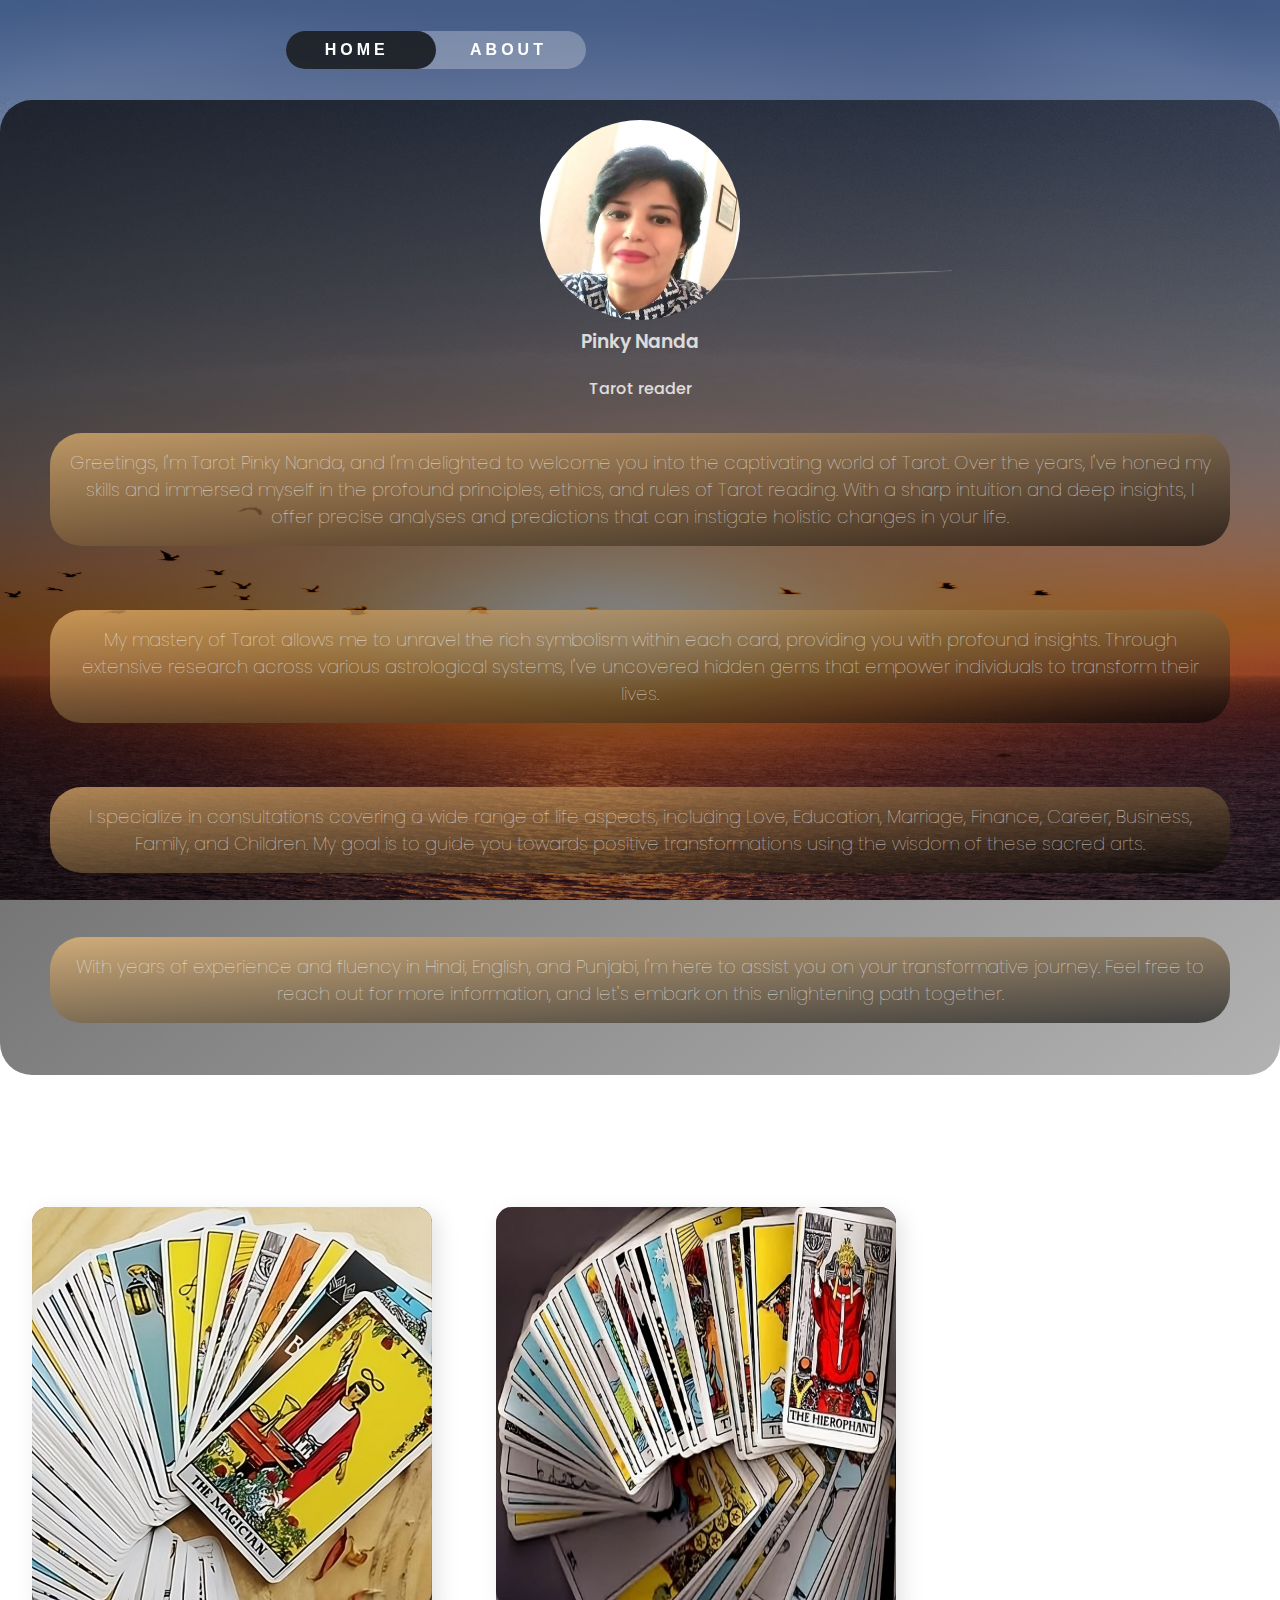
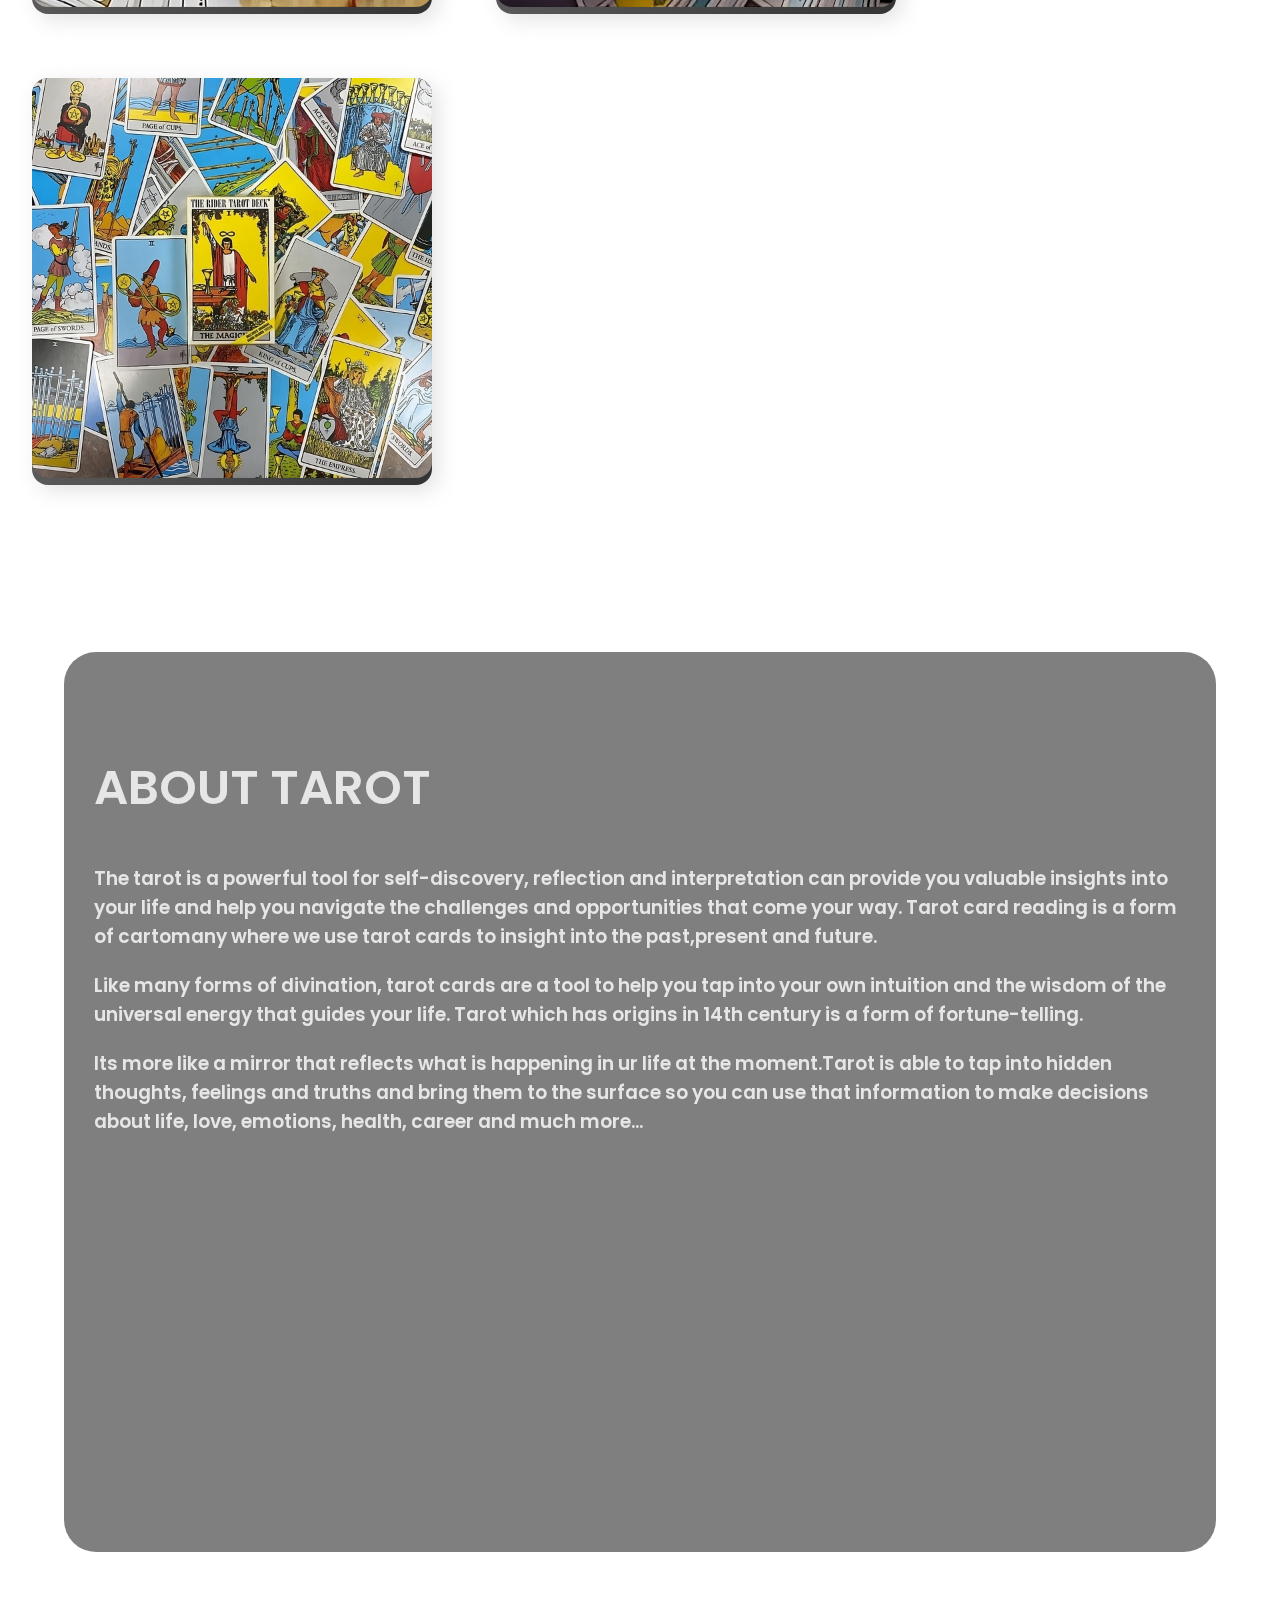
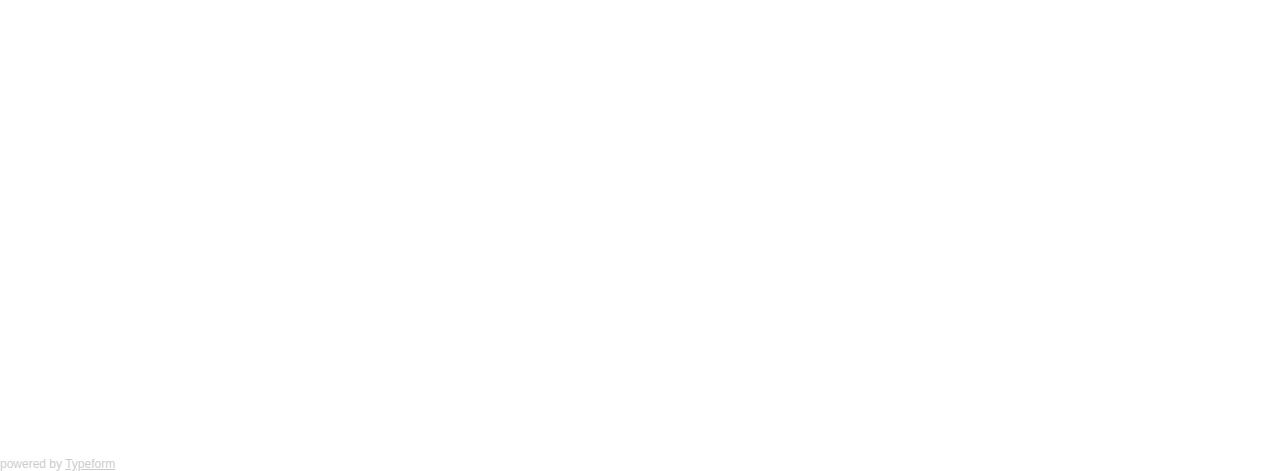
==== index.html @ 1de05d78 "Add files via upload" ====
<!DOCTYPE html>
<html lang="en">

<head>
  <meta charset="UTF-8" />
  <meta name="viewport" content="width=device-width, initial-scale=1.0" />
  <title>Tarot</title>
  <link rel="preconnect" href="https://fonts.gstatic.com" />
  <link href="https://fonts.googleapis.com/css2?family=Poppins:wght@400;500;700&display=swap" rel="stylesheet" />
  <link rel="stylesheet" href="css/style.css" />
  <link rel="stylesheet" href="https://use.fontawesome.com/releases/v5.2.0/css/all.css"
    integrity="sha384-hWVjflwFxL6sNzntih27bfxkr27PmbbK/iSvJ+a4+0owXq79v+lsFkW54bOGbiDQ" crossorigin="anonymous">
  <link href='https://fonts.googleapis.com/css?family=Lato' rel='stylesheet'>
</head>

<header class="page-header">
  <nav>
    <div class="form-box">
      <div class="button-box">
        <div id="btn"></div>
        <button type="button" class="toggle-btn" onclick="leftClick()">HOME</button>
        <button type="button" class="toggle-btn" onclick="rightClick()">ABOUT</button>
      </div>
    </div>
    <script src="button.js"></script>
    <div class="header-icons">
      <a href="https://wa.me/+919871154620"><i class="fab fa-whatsapp"></i></a>
      <a href="https://instagram.com/divinereadings.tarot?igshid=MzRlODBiNWFlZA=="><i class="fab fa-instagram"></i></a>
      <a href="mailto:kabirarora2202@gmail.com"><i class="fa fa-envelope"></i></a>
    </div>
  </nav>
  <script src="header.js"></script>
</header>

<body>
  <main>

    <div class="dashboard" id="home">
      <div class="user">
        <img src="./images/avatar.jpg" alt="" />
        <h3>Pinky Nanda</h3>
        <p>Tarot reader</p>
      </div>

      <div class="pro">
        <h2>Greetings, I'm Tarot Pinky Nanda, and I'm delighted to welcome you into the captivating world of Tarot. Over
          the years, I've honed my skills and immersed myself in the profound principles, ethics, and rules of Tarot
          reading. With a sharp intuition and deep insights, I offer precise analyses and predictions that can instigate
          holistic changes in your life.</h2>
      </div>
      <div class="pro">
        <h2>My mastery of Tarot allows me to unravel the rich symbolism within each card, providing you with profound
          insights. Through extensive research across various astrological systems, I've uncovered hidden gems that
          empower individuals to transform their lives.</h2>
      </div>
      <div class="pro">
        <h2> I specialize in consultations covering a wide range of life aspects, including Love, Education, Marriage,
          Finance, Career, Business, Family, and Children. My goal is to guide you towards positive transformations
          using the wisdom of these sacred arts.</h2>
      </div>
      <div class="pro">
        <h2>With years of experience and fluency in Hindi, English, and Punjabi, I'm here to assist you on your
          transformative journey. Feel free to reach out for more information, and let's embark on this
          enlightening path together.</h2>
      </div>
    </div>

    <section class="glass">
      <div class="cards">
        <div class="card">
          <img src="./images/card1.jpeg" alt="" />
        </div>
        <div class="card">
          <img src="./images/card2.jpeg" alt="" />
        </div>
        <div class="card">
          <img src="./images/card3.jpeg" alt="" />
        </div>
      </div>
    </section>

    <section class="about" id="about">
      <div class="about-us">
        <h1>
          ABOUT TAROT
        </h1>
        <h3>The tarot is a powerful tool for self-discovery, reflection and interpretation can provide you valuable
          insights into your life and help you navigate the challenges and opportunities that come your way.
          Tarot card reading is a form of cartomany where we use tarot cards to insight into the past,present and
          future.</h3>

        <h3>Like many forms of divination, tarot cards are a tool to help you tap into your own intuition and the wisdom
          of the universal energy that guides your life. Tarot which has origins in 14th century is a form of
          fortune-telling.</h3>

        <h3>Its more like a mirror that reflects what is happening in ur life at the moment.Tarot is able
          to tap into hidden thoughts, feelings and truths and bring them to the surface so you can use that information
          to make decisions about
          life, love, emotions, health, career and much more...</h3>
    </section>

  </main>

  <div id="apply-form">
    <div class="typeform-widget" data-url="https://vdbyz0km0wh.typeform.com/to/A6QBv0Wt"
      style="max-width: 90%; height: 500px; margin-left: auto; margin-right: auto;"></div>
    <script> (function () { var qs, js, q, s, d = document, gi = d.getElementById, ce = d.createElement, gt = d.getElementsByTagName, id = "typef_orm", b = "https://embed.typeform.com/"; if (!gi.call(d, id)) { js = ce.call(d, "script"); js.id = id; js.src = b + "embed.js"; q = gt.call(d, "script")[0]; q.parentNode.insertBefore(js, q) } })() </script>
    <div style="font-family: Sans-Serif;font-size: 12px;color: #999;opacity: 0.5; padding-top: 5px;"> powered by <a
        href="https://admin.typeform.com/signup?utm_campaign=m5NVo2&utm_source=typeform.com-131601-Pro&utm_medium=typeform&utm_content=typeform-embedded-poweredbytypeform&utm_term=EN"
        style="color: #999" target="_blank">Typeform</a> </div>

  </div>

</body>

</html>
---- css/style.css ----
@import url("components/header.css");
@import url("components/dashboard.css");
@import url("components/cards.css");
@import url("components/button.css");

* {
  margin: 0;
  padding: 0;
  box-sizing: border-box;
  scroll-behavior: smooth;
}

h1 {
  color: #ffffff;
  font-weight: 600;
  font-size: 3rem;
  opacity: 0.8;
  margin-bottom: 40px;
  margin-top: 100px;
}

h2,
p {
  color: #ffffff;
  font-weight: 500;
  opacity: 0.8;
}

h3 {
  color: #ffffff;
  font-weight: 600;
  opacity: 0.8;
  margin-bottom: 20px;
}

body {
  height: 300vh;
  background-image: url(../background1.jpg);
  background-repeat: no-repeat;
  background-attachment: fixed;
  background-size: 100% 100%;
  scroll-behavior: smooth;
}

main {
  font-family: "Poppins", sans-serif;
  min-height: 100vh;
  display: flex;
  flex-wrap: wrap;
  flex-direction: row;
  align-items: left;
  justify-content: center;
}

.glass {
  justify-content: center;
  margin-top: 15vh;
  max-width: 100%;
  background: linear-gradient(to right bottom,
      rgba(255, 255, 255, 0),
      rgba(255, 255, 255, 0));
  border-radius: 2rem;
  z-index: 2;
  backdrop-filter: blur(2rem);
  display: flex;
  min-height: 100vh;
}

.about {
  justify-content: center;
  margin-top: 15vh;
  margin-left: auto;
  margin-right: auto;
  background: white;
  max-width: 90%;
  background: linear-gradient(to right bottom,
      rgba(0, 0, 0, 0.5),
      rgba(0, 0, 0, 0.5));
  border-radius: 2rem;
  z-index: 2;
  backdrop-filter: blur(2rem);
  display: flex;
  min-height: 100vh;
  padding-left: 30px;
  padding-right: 30px;
}

main {
  justify-content: center;
  align-self: center;
  flex-direction: column;
}

.glass {
  margin-left: auto;
  margin-right: auto;
  margin-top: 100px;
  position: relative;
  flex-direction: column;
  align-items: center;
}
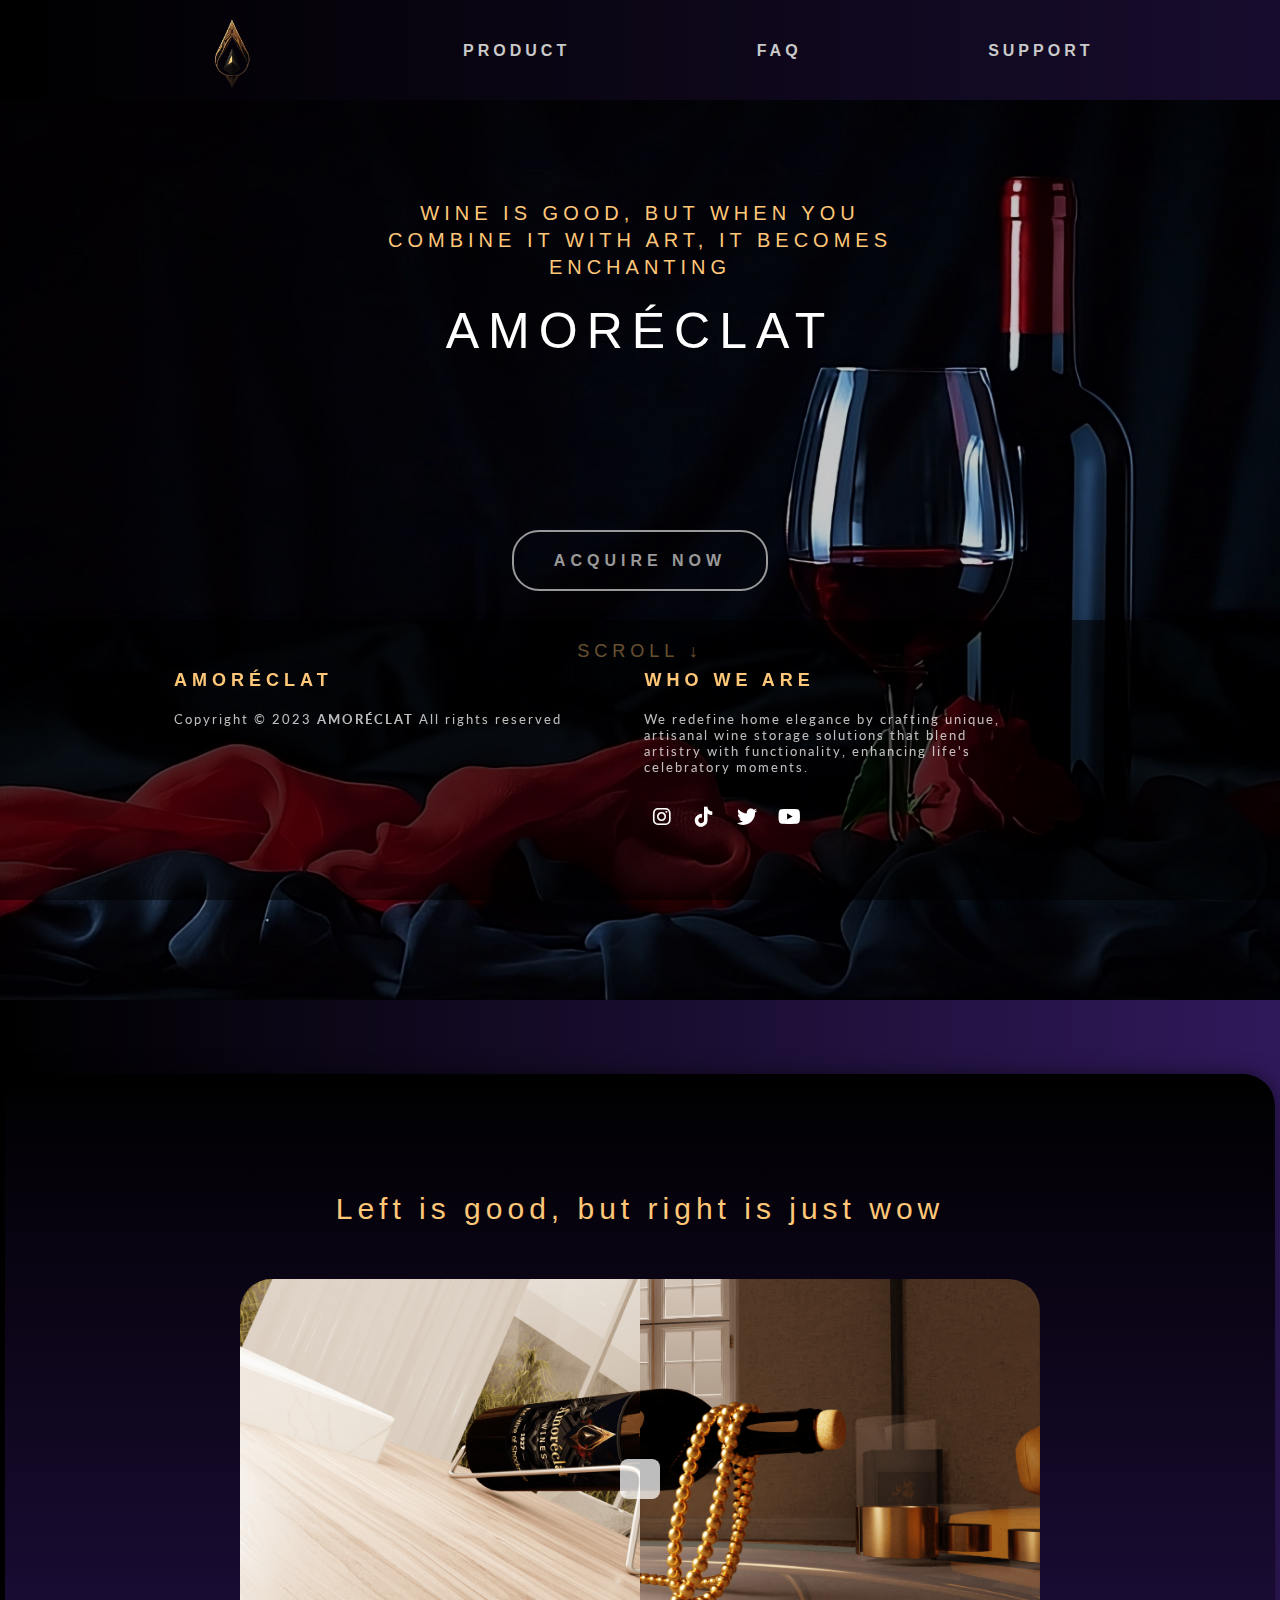
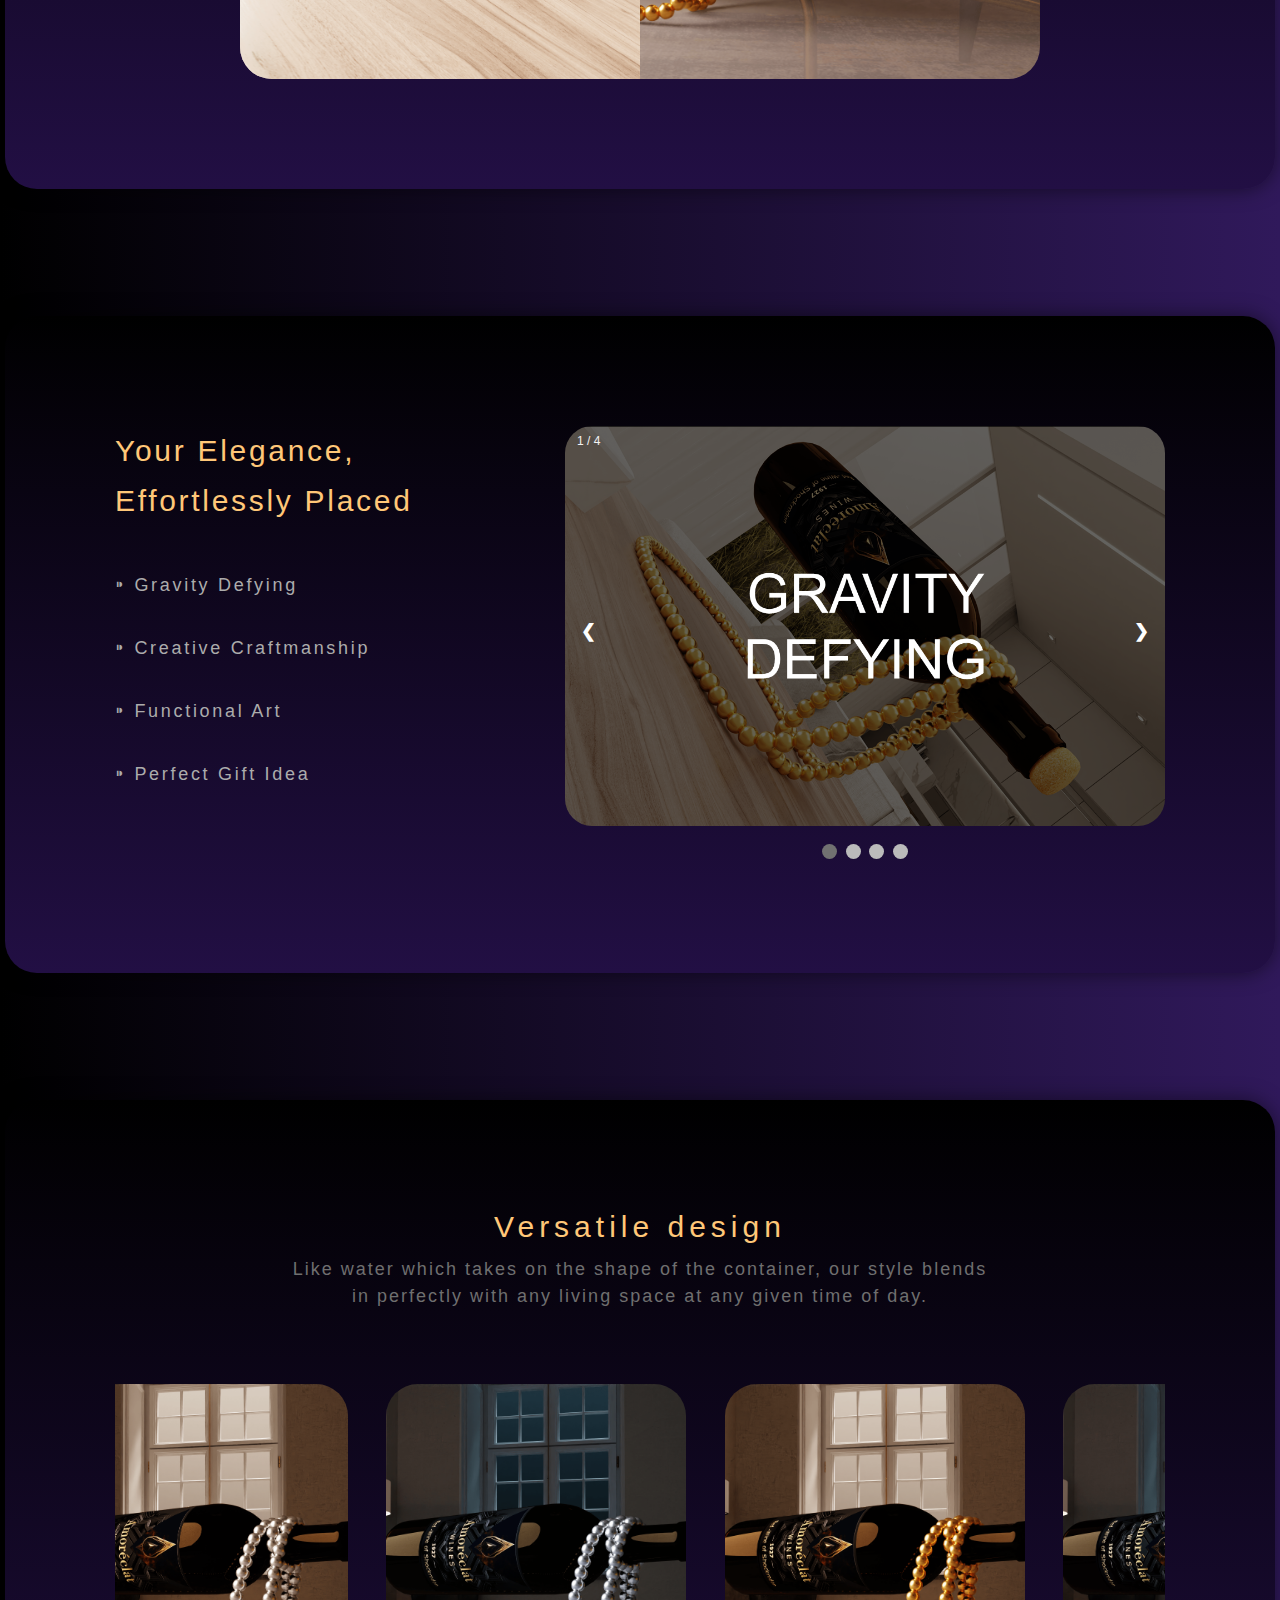
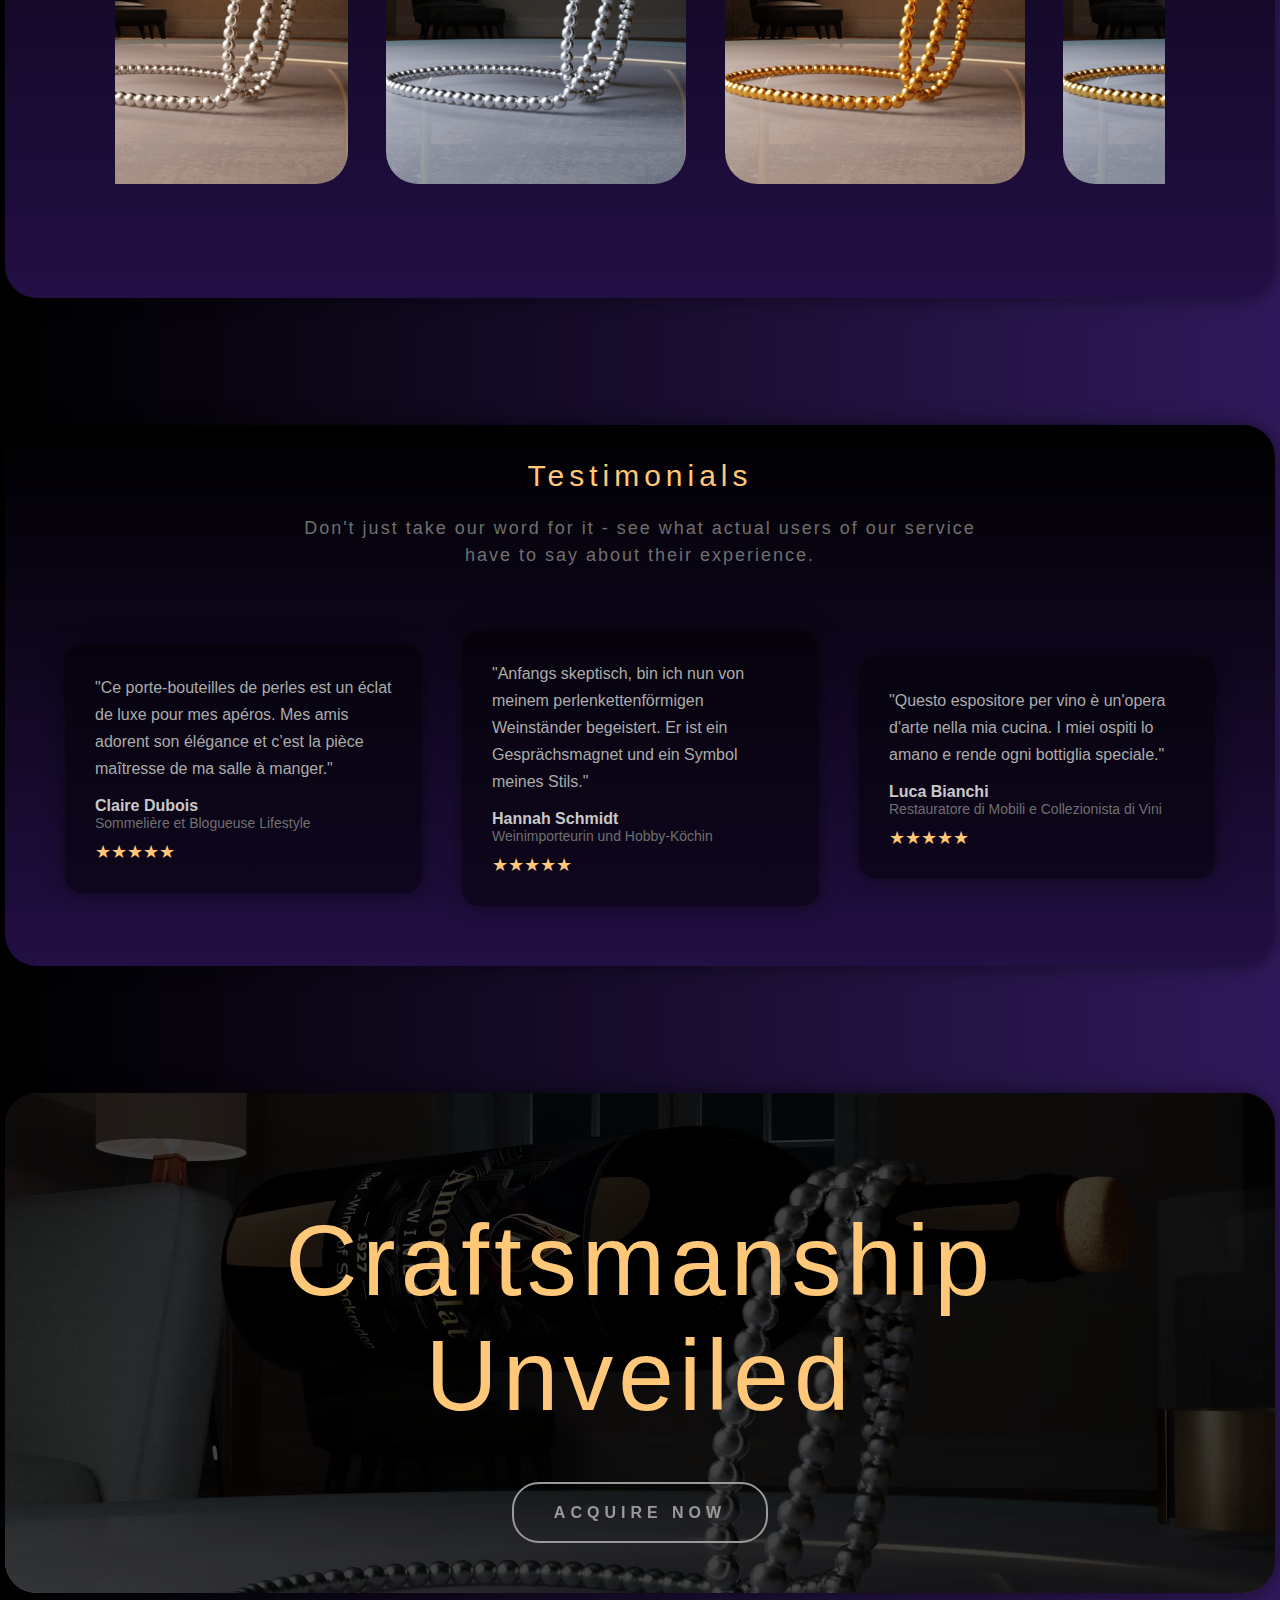
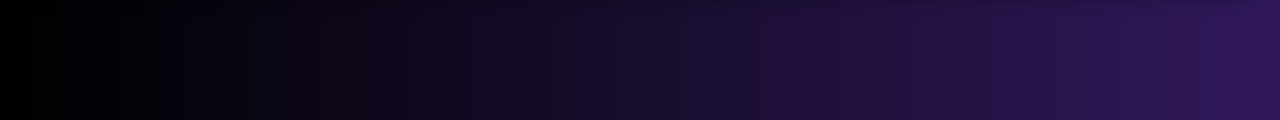
==== commit 200418c1: "Update and rename home.html to index.html" ====
--- a/index.html
+++ b/index.html
@@ -1,116 +1,303 @@
-<!DOCTYPE html>
-<html lang="en">
-
-<head>
-  <meta charset="UTF-8" />
-  <meta name="viewport" content="width=device-width, initial-scale=1.0" />
-  <title>Tarot</title>
-  <link rel="preconnect" href="https://fonts.gstatic.com" />
-  <link href="https://fonts.googleapis.com/css2?family=Poppins:wght@400;500;700&display=swap" rel="stylesheet" />
-  <link rel="stylesheet" href="css/style.css" />
-  <link rel="stylesheet" href="https://use.fontawesome.com/releases/v5.2.0/css/all.css"
-    integrity="sha384-hWVjflwFxL6sNzntih27bfxkr27PmbbK/iSvJ+a4+0owXq79v+lsFkW54bOGbiDQ" crossorigin="anonymous">
-  <link href='https://fonts.googleapis.com/css?family=Lato' rel='stylesheet'>
-</head>
-
-<header class="page-header">
-  <nav>
-    <div class="form-box">
-      <div class="button-box">
-        <div id="btn"></div>
-        <button type="button" class="toggle-btn" onclick="leftClick()">HOME</button>
-        <button type="button" class="toggle-btn" onclick="rightClick()">ABOUT</button>
-      </div>
-    </div>
-    <script src="button.js"></script>
-    <div class="header-icons">
-      <a href="https://wa.me/+919871154620"><i class="fab fa-whatsapp"></i></a>
-      <a href="https://instagram.com/divinereadings.tarot?igshid=MzRlODBiNWFlZA=="><i class="fab fa-instagram"></i></a>
-      <a href="mailto:kabirarora2202@gmail.com"><i class="fa fa-envelope"></i></a>
-    </div>
-  </nav>
-  <script src="header.js"></script>
-</header>
-
-<body>
-  <main>
-
-    <div class="dashboard" id="home">
-      <div class="user">
-        <img src="./images/avatar.jpg" alt="" />
-        <h3>Pinky Nanda</h3>
-        <p>Tarot reader</p>
-      </div>
-
-      <div class="pro">
-        <h2>Greetings, I'm Tarot Pinky Nanda, and I'm delighted to welcome you into the captivating world of Tarot. Over
-          the years, I've honed my skills and immersed myself in the profound principles, ethics, and rules of Tarot
-          reading. With a sharp intuition and deep insights, I offer precise analyses and predictions that can instigate
-          holistic changes in your life.</h2>
-      </div>
-      <div class="pro">
-        <h2>My mastery of Tarot allows me to unravel the rich symbolism within each card, providing you with profound
-          insights. Through extensive research across various astrological systems, I've uncovered hidden gems that
-          empower individuals to transform their lives.</h2>
-      </div>
-      <div class="pro">
-        <h2> I specialize in consultations covering a wide range of life aspects, including Love, Education, Marriage,
-          Finance, Career, Business, Family, and Children. My goal is to guide you towards positive transformations
-          using the wisdom of these sacred arts.</h2>
-      </div>
-      <div class="pro">
-        <h2>With years of experience and fluency in Hindi, English, and Punjabi, I'm here to assist you on your
-          transformative journey. Feel free to reach out for more information, and let's embark on this
-          enlightening path together.</h2>
-      </div>
-    </div>
-
-    <section class="glass">
-      <div class="cards">
-        <div class="card">
-          <img src="./images/card1.jpeg" alt="" />
-        </div>
-        <div class="card">
-          <img src="./images/card2.jpeg" alt="" />
-        </div>
-        <div class="card">
-          <img src="./images/card3.jpeg" alt="" />
-        </div>
-      </div>
-    </section>
-
-    <section class="about" id="about">
-      <div class="about-us">
-        <h1>
-          ABOUT TAROT
-        </h1>
-        <h3>The tarot is a powerful tool for self-discovery, reflection and interpretation can provide you valuable
-          insights into your life and help you navigate the challenges and opportunities that come your way.
-          Tarot card reading is a form of cartomany where we use tarot cards to insight into the past,present and
-          future.</h3>
-
-        <h3>Like many forms of divination, tarot cards are a tool to help you tap into your own intuition and the wisdom
-          of the universal energy that guides your life. Tarot which has origins in 14th century is a form of
-          fortune-telling.</h3>
-
-        <h3>Its more like a mirror that reflects what is happening in ur life at the moment.Tarot is able
-          to tap into hidden thoughts, feelings and truths and bring them to the surface so you can use that information
-          to make decisions about
-          life, love, emotions, health, career and much more...</h3>
-    </section>
-
-  </main>
-
-  <div id="apply-form">
-    <div class="typeform-widget" data-url="https://vdbyz0km0wh.typeform.com/to/A6QBv0Wt"
-      style="max-width: 90%; height: 500px; margin-left: auto; margin-right: auto;"></div>
-    <script> (function () { var qs, js, q, s, d = document, gi = d.getElementById, ce = d.createElement, gt = d.getElementsByTagName, id = "typef_orm", b = "https://embed.typeform.com/"; if (!gi.call(d, id)) { js = ce.call(d, "script"); js.id = id; js.src = b + "embed.js"; q = gt.call(d, "script")[0]; q.parentNode.insertBefore(js, q) } })() </script>
-    <div style="font-family: Sans-Serif;font-size: 12px;color: #999;opacity: 0.5; padding-top: 5px;"> powered by <a
-        href="https://admin.typeform.com/signup?utm_campaign=m5NVo2&utm_source=typeform.com-131601-Pro&utm_medium=typeform&utm_content=typeform-embedded-poweredbytypeform&utm_term=EN"
-        style="color: #999" target="_blank">Typeform</a> </div>
-
-  </div>
-
-</body>
-
-</html>+<!DOCTYPE html>
+<html lang="en">
+
+<head>
+  <meta charset="UTF-8" />
+  <meta name="viewport" content="width=device-width, initial-scale=1.0" />
+  <meta http-equiv="X-UA-Compatible" content="ie=edge" />
+  <link rel="stylesheet" href="css/style.css" />
+  <link rel="stylesheet" href="http://maxcdn.bootstrapcdn.com/font-awesome/4.2.0/css/font-awesome.min.css">
+  <link rel="stylesheet" href="https://cdnjs.cloudflare.com/ajax/libs/font-awesome/6.0.0-beta3/css/all.min.css">
+  <link href='https://fonts.googleapis.com/css?family=Lato' rel='stylesheet'>
+  <link href="https://fonts.cdnfonts.com/css/kiona-2?styles=21348,21347" rel="stylesheet">
+  <title>AMORÉCLAT</title>
+</head>
+
+<header class="page-header">
+  <div class="header-container" id="myTopnav">
+    <nav>
+      <div class="dropdown">
+        <button>Menu</button>
+        <div class="dropdown-content">
+          <a href="./product">PRODUCT</a><br>
+          <a href="./faq">FAQ</a><br>
+          <a href="./support">SUPPORT</a><br>
+        </div>
+      </div>
+      <a href="./index">
+        <img src="image1.png" alt="Vaalor">
+      </a>
+      <button onclick="window.location.href='./product';" type="button" class="nav-button">PRODUCT</button>
+      <button onclick="window.location.href='./faq';" type="button" class="nav-button">FAQ</button>
+      <button onclick="window.location.href='./support';" type="button" class="nav-button">SUPPORT</button>
+    </nav>
+  </div>
+  <script src="javascript/header.js"></script>
+</header>
+
+<body>
+  <section>
+    <div class="vaalor">
+
+      <div class="gallery">
+        <h2>WINE IS GOOD, BUT WHEN YOU COMBINE IT WITH ART, IT BECOMES ENCHANTING </h2>
+        <h1><b>AMORÉCLAT</b></h1>
+        <a href="" class="btn-blue">ACQUIRE NOW</a>
+        <h3>SCROLL ↓</h3>
+      </div>
+
+      <div class="img-comp">
+        <div class="text">
+          <h2>Left is good, but right is just wow</h2>
+        </div>
+        <div class="img-comp-container">
+          <div class="img-comp-img">
+            <img src="imgpreviews/imgcomp2.png" alt="PICTURE TAKEN BY AN ENTHUSIASTIC CHILD"
+              data-original="imgcomp2-full.png" />
+          </div>
+          <div class="img-comp-img img-comp-overlay">
+            <img src="imgpreviews/imgcomp1.png" alt="PICTURE TAKEN BY AN ENTHUSIASTIC CHILD"
+              data-original="imgcomp1-full.png" />
+          </div>
+        </div>
+        <script src="javascript/imgcomp.js"></script>
+      </div>
+
+      <div class="carousel">
+
+        <div class="text">
+          <h2>Your Elegance, Effortlessly Placed</h2>
+          <h4>⁍ Gravity Defying</h4>
+          <h4>⁍ Creative Craftmanship</h4>
+          <h4>⁍ Functional Art</h4>
+          <h4>⁍ Perfect Gift Idea</h4>
+        </div>
+
+        <div class="slideshow">
+          <div class="slideshow-container">
+
+            <div class="mySlides fade">
+              <div class="numbertext">1 / 4</div>
+              <div class="carousel-img">
+                <img src="imgpreviews/slide1.png" alt="GRAVITY DEFYING" data-original="slide1-full.png" />
+              </div>
+            </div>
+
+            <div class="mySlides fade">
+              <div class="numbertext">2 / 4</div>
+              <div class="carousel-img">
+                <img src="imgpreviews/slide2.png" alt="CREATIVE CRAFTMANSHIP" data-original="slide2-full.png" />
+              </div>
+            </div>
+
+            <div class="mySlides fade">
+              <div class="numbertext">3 / 4</div>
+              <div class="carousel-img">
+                <img src="imgpreviews/slide3.png" alt="FUNCTIONAL ART" data-original="slide3-full.png" />
+              </div>
+            </div>
+
+            <div class="mySlides fade">
+              <div class="numbertext">4 / 4</div>
+              <div class="carousel-img">
+                <img src="imgpreviews/slide4.png" alt="PERFECT GIFT IDEA" data-original="slide4-full.png" />
+              </div>
+            </div>
+
+            <a class="prev" onclick="plusSlides(-1)">❮</a>
+            <a class="next" onclick="plusSlides(1)">❯</a>
+          </div>
+          <br>
+
+          <div class="dots" style="text-align:center">
+            <span class="dot" onclick="currentSlide(1)"></span>
+            <span class="dot" onclick="currentSlide(2)"></span>
+            <span class="dot" onclick="currentSlide(3)"></span>
+            <span class="dot" onclick="currentSlide(4)"></span>
+          </div>
+        </div>
+
+        <script src="javascript/slide.js"></script>
+      </div>
+
+      <div class="featured">
+        <div class="text">
+          <h2>Versatile design</h2>
+          <h4>Like water which takes on the shape of the container, our style blends in perfectly with any living space
+            at any given time of day.</h4>
+        </div>
+        <div class="featured-container" id="featured-container">
+          <div class="featured-image">
+            <img src="imgpreviews/wine1.png" alt="PICTURE TAKEN BY AN ENTHUSIASTIC CHILD"
+              data-original="wine1-full.png" />
+          </div>
+          <div class="featured-image">
+            <img src="imgpreviews/wine2.png" alt="PICTURE TAKEN BY AN ENTHUSIASTIC CHILD"
+              data-original="wine2-full.png" />
+          </div>
+          <div class="featured-image">
+            <img src="imgpreviews/wine3.png" alt="PICTURE TAKEN BY AN ENTHUSIASTIC CHILD"
+              data-original="wine3-full.png" />
+          </div>
+          <div class="featured-image">
+            <img src="imgpreviews/wine4.png" alt="PICTURE TAKEN BY AN ENTHUSIASTIC CHILD"
+              data-original="wine4-full.png" />
+          </div>
+          <div class="featured-image">
+            <img src="imgpreviews/wine5.png" alt="PICTURE TAKEN BY AN ENTHUSIASTIC CHILD"
+              data-original="wine5-full.png" />
+          </div>
+          <div class="featured-image">
+            <img src="imgpreviews/wine6.png" alt="PICTURE TAKEN BY AN ENTHUSIASTIC CHILD"
+              data-original="wine6-full.png" />
+          </div>
+          <div class="featured-image">
+            <img src="imgpreviews/wine11.png" alt="PICTURE TAKEN BY AN ENTHUSIASTIC CHILD"
+              data-original="wine11-full.png" />
+          </div>
+          <div class="featured-image">
+            <img src="imgpreviews/wine12.png" alt="PICTURE TAKEN BY AN ENTHUSIASTIC CHILD"
+              data-original="wine12-full.png" />
+          </div>
+          <div class="featured-image">
+            <img src="imgpreviews/wine13.png" alt="PICTURE TAKEN BY AN ENTHUSIASTIC CHILD"
+              data-original="wine13-full.png" />
+          </div>
+          <div class="featured-image">
+            <img src="imgpreviews/wine14.png" alt="PICTURE TAKEN BY AN ENTHUSIASTIC CHILD"
+              data-original="wine14-full.png" />
+          </div>
+          <div class="featured-image">
+            <img src="imgpreviews/wine15.png" alt="PICTURE TAKEN BY AN ENTHUSIASTIC CHILD"
+              data-original="wine15-full.png" />
+          </div>
+          <div class="featured-image">
+            <img src="imgpreviews/wine16.png" alt="PICTURE TAKEN BY AN ENTHUSIASTIC CHILD"
+              data-original="wine16-full.png" />
+          </div>
+          <div class="featured-image">
+            <img src="imgpreviews/wine21.png" alt="PICTURE TAKEN BY AN ENTHUSIASTIC CHILD"
+              data-original="wine21-full.png" />
+          </div>
+          <div class="featured-image">
+            <img src="imgpreviews/wine22.png" alt="PICTURE TAKEN BY AN ENTHUSIASTIC CHILD"
+              data-original="wine22-full.png" />
+          </div>
+          <div class="featured-image">
+            <img src="imgpreviews/wine23.png" alt="PICTURE TAKEN BY AN ENTHUSIASTIC CHILD"
+              data-original="wine23-full.png" />
+          </div>
+          <div class="featured-image">
+            <img src="imgpreviews/wine24.png" alt="PICTURE TAKEN BY AN ENTHUSIASTIC CHILD"
+              data-original="wine24-full.png" />
+          </div>
+          <div class="featured-image">
+            <img src="imgpreviews/wine25.png" alt="PICTURE TAKEN BY AN ENTHUSIASTIC CHILD"
+              data-original="wine25-full.png" />
+          </div>
+          <div class="featured-image">
+            <img src="imgpreviews/wine26.png" alt="PICTURE TAKEN BY AN ENTHUSIASTIC CHILD"
+              data-original="wine26-full.png" />
+          </div>
+        </div>
+      </div>
+      <script src="javascript/featured.js"></script>
+
+      <div class="testimonials">
+        <h2>Testimonials</h2>
+        <p>Don't just take our word for it - see what actual users of our service have to say about their experience.
+        </p>
+
+        <div class="testimonial-container">
+          <div class="testimonial">
+            <blockquote>"Ce porte-bouteilles de perles est un éclat de luxe pour mes apéros. Mes amis adorent son
+              élégance et c’est la pièce maîtresse de ma salle à manger."</blockquote>
+            <div class="user-info">
+              <div>
+                <strong>Claire Dubois</strong>
+                <span>Sommelière et Blogueuse Lifestyle</span>
+              </div>
+            </div>
+            <div class="rating">★★★★★</div>
+          </div>
+
+          <div class="testimonial">
+            <blockquote>"Anfangs skeptisch, bin ich nun von meinem perlenkettenförmigen Weinständer begeistert. Er ist
+              ein Gesprächsmagnet und ein Symbol meines Stils."</blockquote>
+            <div class="user-info">
+              <div>
+                <strong>Hannah Schmidt</strong>
+                <span>Weinimporteurin und Hobby-Köchin</span>
+              </div>
+            </div>
+            <div class="rating">★★★★★</div>
+          </div>
+
+          <div class="testimonial">
+            <blockquote>"Questo espositore per vino è un'opera d'arte nella mia cucina. I miei ospiti lo amano e rende
+              ogni bottiglia speciale."</blockquote>
+            <div class="user-info">
+              <div>
+                <strong>Luca Bianchi</strong>
+                <span>Restauratore di Mobili e Collezionista di Vini</span>
+              </div>
+            </div>
+            <div class="rating">★★★★★</div>
+          </div>
+        </div>
+      </div>
+
+      <div class="ending">
+        <video playsinline autoplay muted loop>
+          <source src="video.mp4" type="video/mp4">
+          Your browser does not support the video tag.
+        </video>
+        <div class="text">
+          <h2>Craftsmanship Unveiled</h2>
+          <a href="" class="btn-blue">ACQUIRE NOW</a>
+        </div>
+      </div>
+
+      <footer class="footer-distributed">
+
+        <div class="footer-left">
+          <h2>AMORÉCLAT</h2>
+          <p class="footer-company-name">Copyright © 2023 <strong>AMORÉCLAT</strong> All rights reserved</p>
+        </div>
+
+        <div class="footer-right">
+          <h2>WHO WE ARE</h2>
+          <h4>We redefine home elegance by crafting unique, artisanal wine storage solutions that blend artistry with
+            functionality, enhancing life's celebratory moments.</h4>
+          <div class="footer-icons">
+            <a href="https://www.instagram.com/amoreclat.store/"><i class="fab fa-instagram"></i></a>
+            <a href="https://www.tiktok.com/@amoreclat.store"><i class="fab fa-tiktok"></i></a>
+            <a href="https://twitter.com/Amoreclat"><i class="fab fa-twitter"></i></a>
+            <a href="https://www.youtube.com/channel/UCMkyXg_-FhpFNDsul-CIKYQ"><i class="fab fa-youtube"></i></a>
+          </div>
+        </div>
+      </footer>
+
+    </div>
+
+    <div class="modal">
+      <img src="" alt="" class="full-img" />
+      <p class="caption"></p>
+    </div>
+
+    <script src="javascript/picturebutton.js"></script>
+  </section>
+
+  <script src="https://cdnjs.cloudflare.com/ajax/libs/ScrollMagic/2.0.7/ScrollMagic.min.js"
+    integrity="sha256-2p2tRZlPowp3P/04Pw2rqVCSbhyV/IB7ZEVUglrDS/c=" crossorigin="anonymous"></script>
+  <script src="https://cdnjs.cloudflare.com/ajax/libs/ScrollMagic/2.0.7/plugins/animation.gsap.js"
+    integrity="sha256-peenofh8a9TIqKdPKIeQE7mJvuwh+J0To7nslvpj1jI=" crossorigin="anonymous"></script>
+  <script src="https://cdnjs.cloudflare.com/ajax/libs/ScrollMagic/2.0.7/plugins/debug.addIndicators.js"
+    integrity="sha256-31FC/OT6XpfjAhj9FuXjw5/wPXXawCAjJQ29E23/XPk=" crossorigin="anonymous"></script>
+  <script src="https://cdnjs.cloudflare.com/ajax/libs/gsap/2.1.3/TweenMax.min.js"
+    integrity="sha256-lPE3wjN2a7ABWHbGz7+MKBJaykyzqCbU96BJWjio86U=" crossorigin="anonymous"></script>
+  <script src="javascript/app.js"></script>
+
+</body>
+
+</html>
--- a/css/style.css
+++ b/css/style.css
@@ -1,101 +1,54 @@
-@import url("components/header.css");
-@import url("components/dashboard.css");
-@import url("components/cards.css");
-@import url("components/button.css");
-
-* {
-  margin: 0;
-  padding: 0;
-  box-sizing: border-box;
-  scroll-behavior: smooth;
-}
-
-h1 {
-  color: #ffffff;
-  font-weight: 600;
-  font-size: 3rem;
-  opacity: 0.8;
-  margin-bottom: 40px;
-  margin-top: 100px;
-}
-
-h2,
-p {
-  color: #ffffff;
-  font-weight: 500;
-  opacity: 0.8;
-}
-
-h3 {
-  color: #ffffff;
-  font-weight: 600;
-  opacity: 0.8;
-  margin-bottom: 20px;
-}
-
-body {
-  height: 300vh;
-  background-image: url(../background1.jpg);
-  background-repeat: no-repeat;
-  background-attachment: fixed;
-  background-size: 100% 100%;
-  scroll-behavior: smooth;
-}
-
-main {
-  font-family: "Poppins", sans-serif;
-  min-height: 100vh;
-  display: flex;
-  flex-wrap: wrap;
-  flex-direction: row;
-  align-items: left;
-  justify-content: center;
-}
-
-.glass {
-  justify-content: center;
-  margin-top: 15vh;
-  max-width: 100%;
-  background: linear-gradient(to right bottom,
-      rgba(255, 255, 255, 0),
-      rgba(255, 255, 255, 0));
-  border-radius: 2rem;
-  z-index: 2;
-  backdrop-filter: blur(2rem);
-  display: flex;
-  min-height: 100vh;
-}
-
-.about {
-  justify-content: center;
-  margin-top: 15vh;
-  margin-left: auto;
-  margin-right: auto;
-  background: white;
-  max-width: 90%;
-  background: linear-gradient(to right bottom,
-      rgba(0, 0, 0, 0.5),
-      rgba(0, 0, 0, 0.5));
-  border-radius: 2rem;
-  z-index: 2;
-  backdrop-filter: blur(2rem);
-  display: flex;
-  min-height: 100vh;
-  padding-left: 30px;
-  padding-right: 30px;
-}
-
-main {
-  justify-content: center;
-  align-self: center;
-  flex-direction: column;
-}
-
-.glass {
-  margin-left: auto;
-  margin-right: auto;
-  margin-top: 100px;
-  position: relative;
-  flex-direction: column;
-  align-items: center;
+@import url("https://fonts.googleapis.com/css?family=Lora:400,700|Roboto:300,400,700");
+@import url("https://fonts.googleapis.com/css2?family=Courier+Prime&display=swap");
+@import url("https://fonts.googleapis.com/css2?family=Lato:wght@300;400&display=swap");
+
+@import url("components/header.css");
+@import url("components/gallery.css");
+@import url("components/ending.css");
+@import url("components/picturebutton.css");
+@import url("components/testimonial.css");
+@import url("components/footer.css");
+@import url("components/carousel.css");
+@import url("components/featured\ products.css");
+@import url("components/imgcomp.css");
+
+@import url("product\ components/title.css");
+@import url("product\ components/product.css");
+
+@import url("faq\ components/title.css");
+@import url("faq\ components/faq.css");
+
+@import url("support\ components/title.css");
+@import url("support\ components/support.css");
+
+* {
+  margin: 0;
+  padding: 0;
+  box-sizing: border-box;
+}
+
+body {
+  margin: 0px;
+  background-size: 100% 100%;
+  max-width: 1190px;
+  height: 100vh;
+  font-family: 'Kiona', sans-serif;
+  background-image: linear-gradient(to right, #000000, rgb(48, 25, 91));
+}
+
+.vaalor {
+  top: 0;
+  left: 0;
+  width: 100%;
+  position: absolute;
+  z-index: 1;
+  padding: 127px 0px;
+  padding-top: 100px;
+  padding-bottom: 0;
+  background-size: auto;
+  background-position: center;
+}
+
+a {
+  text-decoration: none;
 }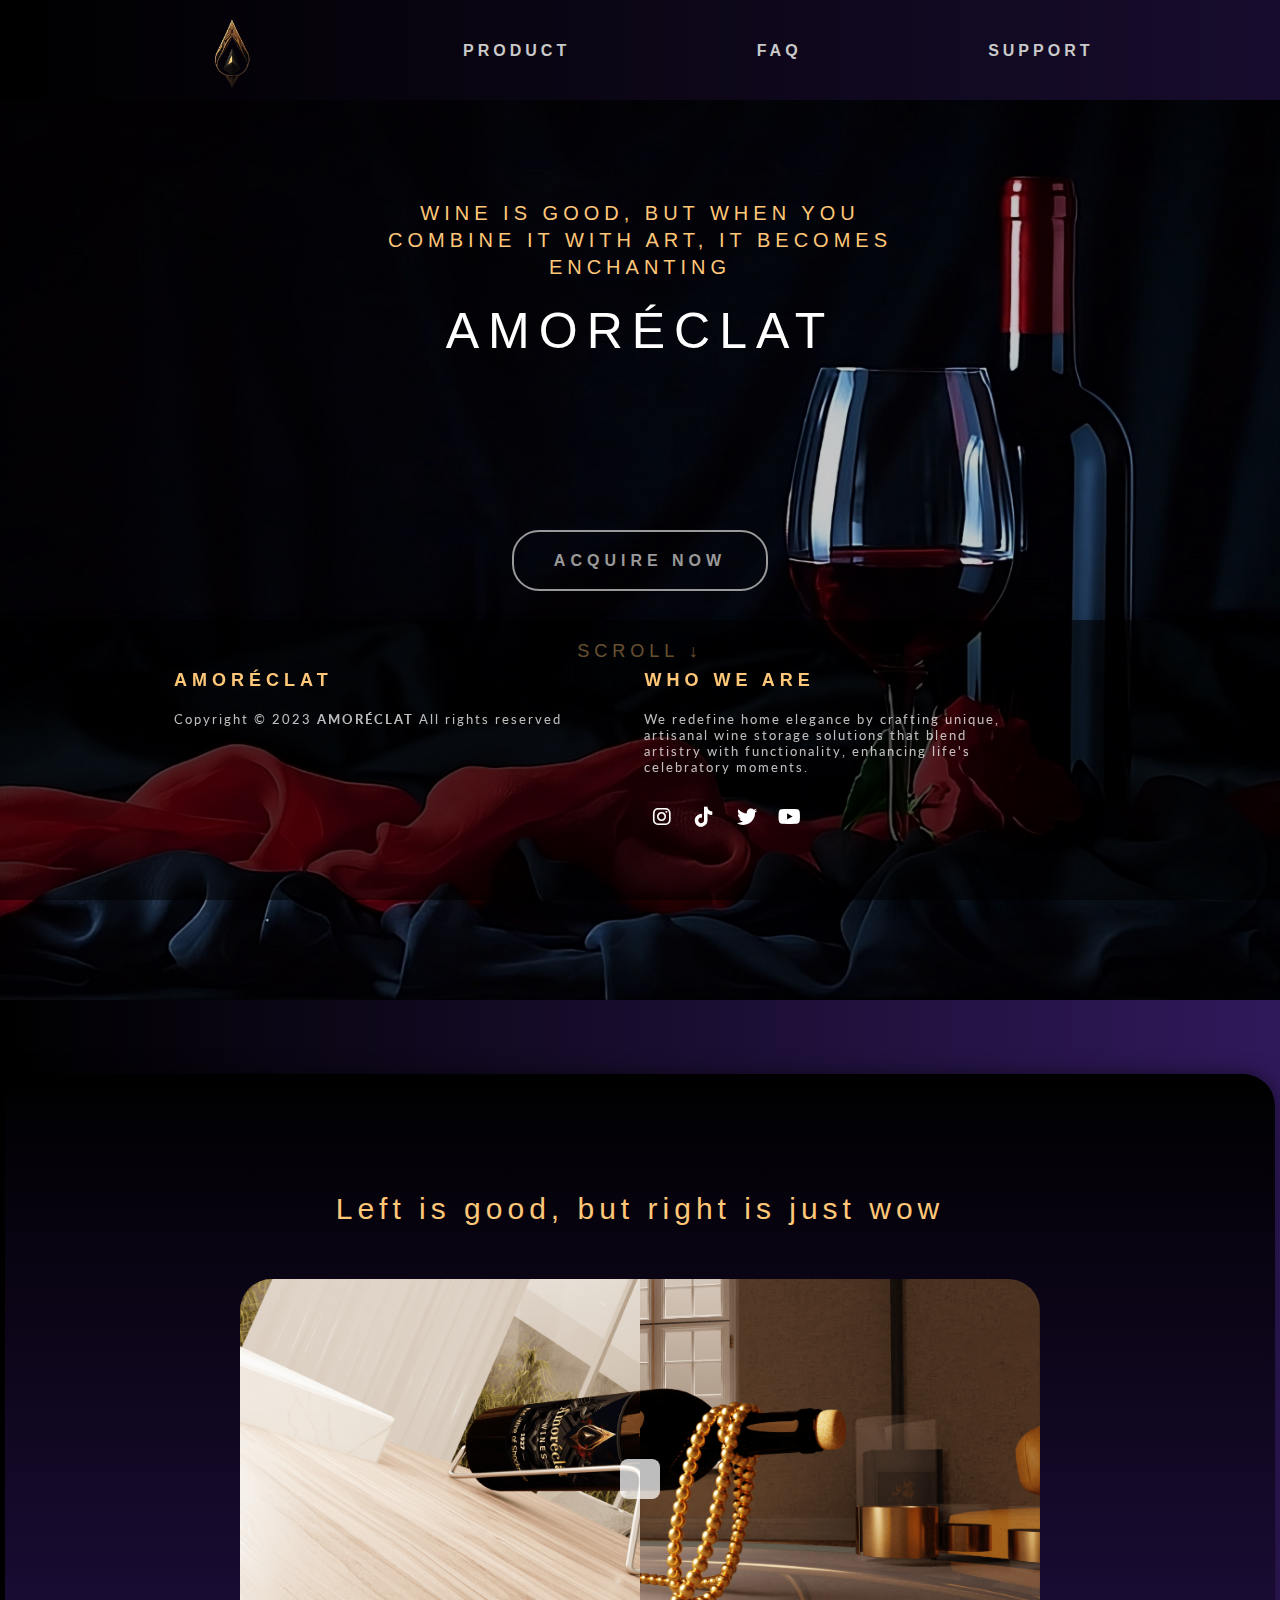
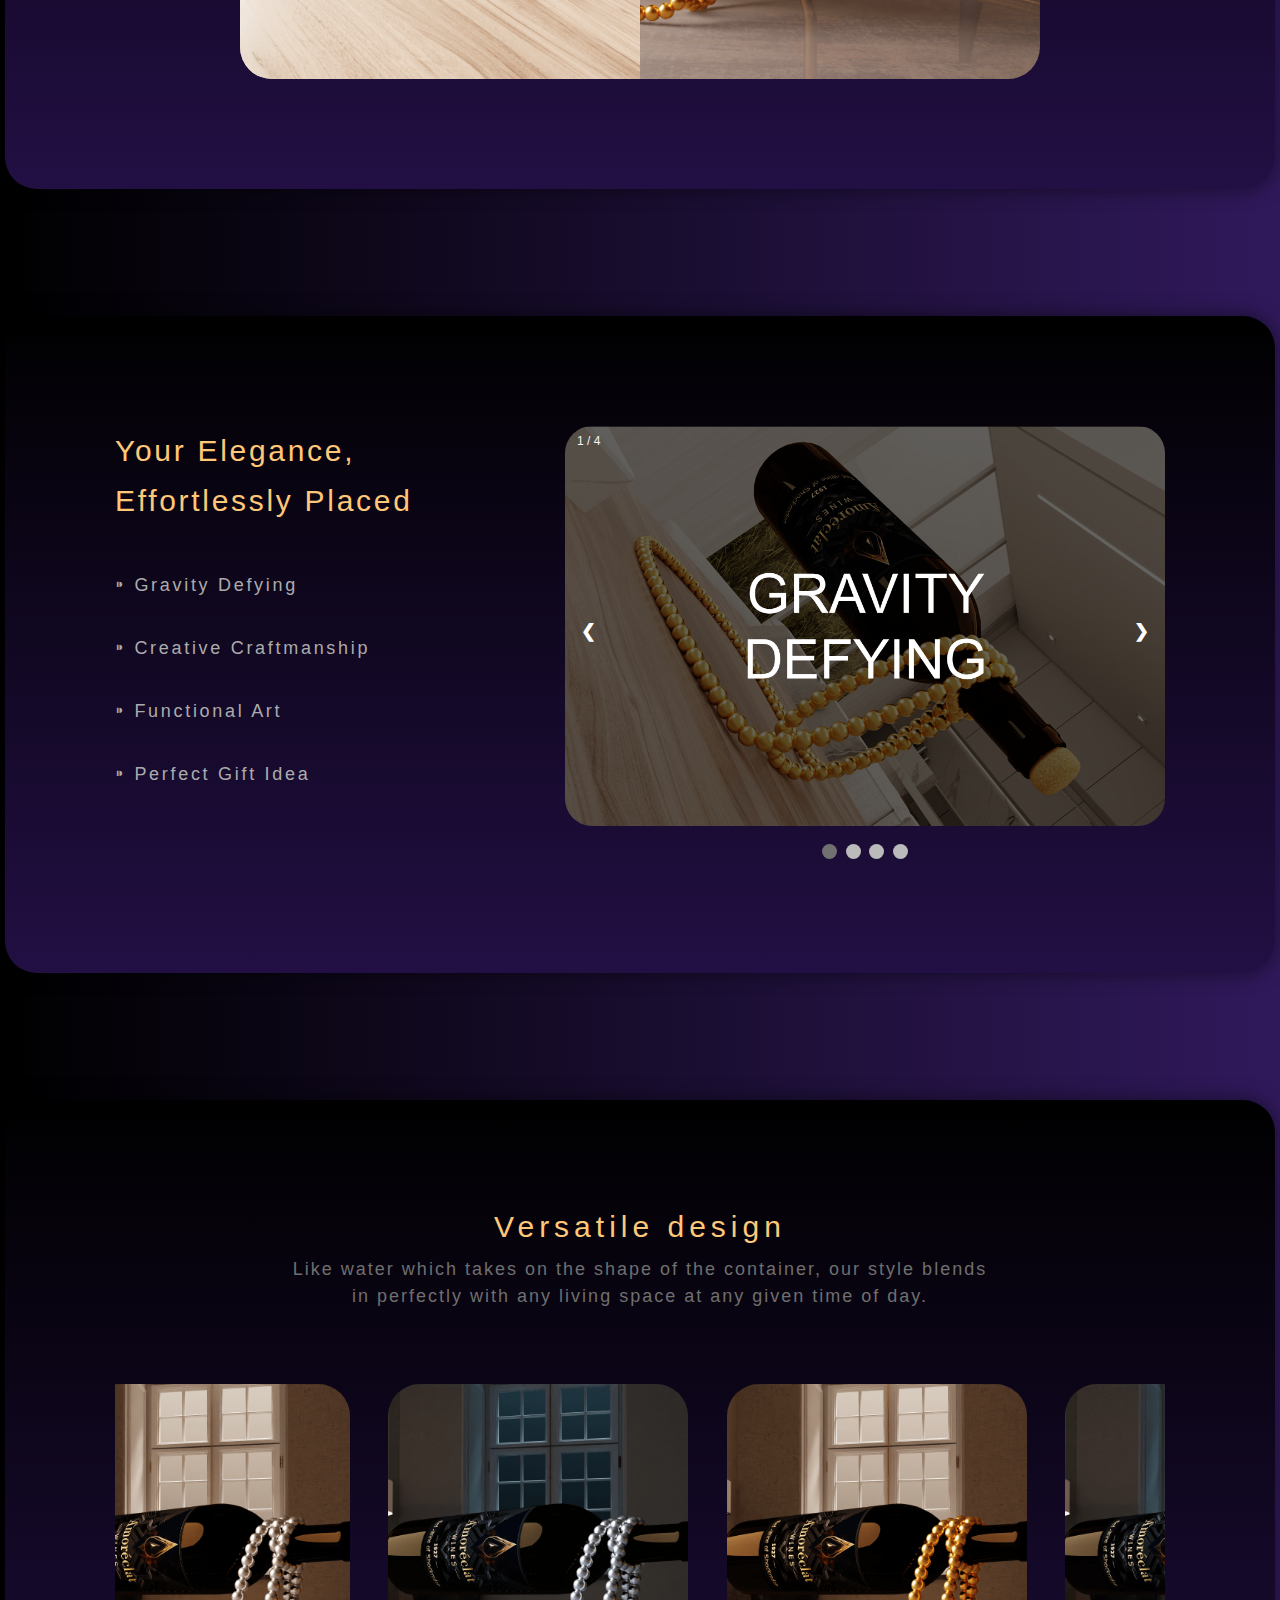
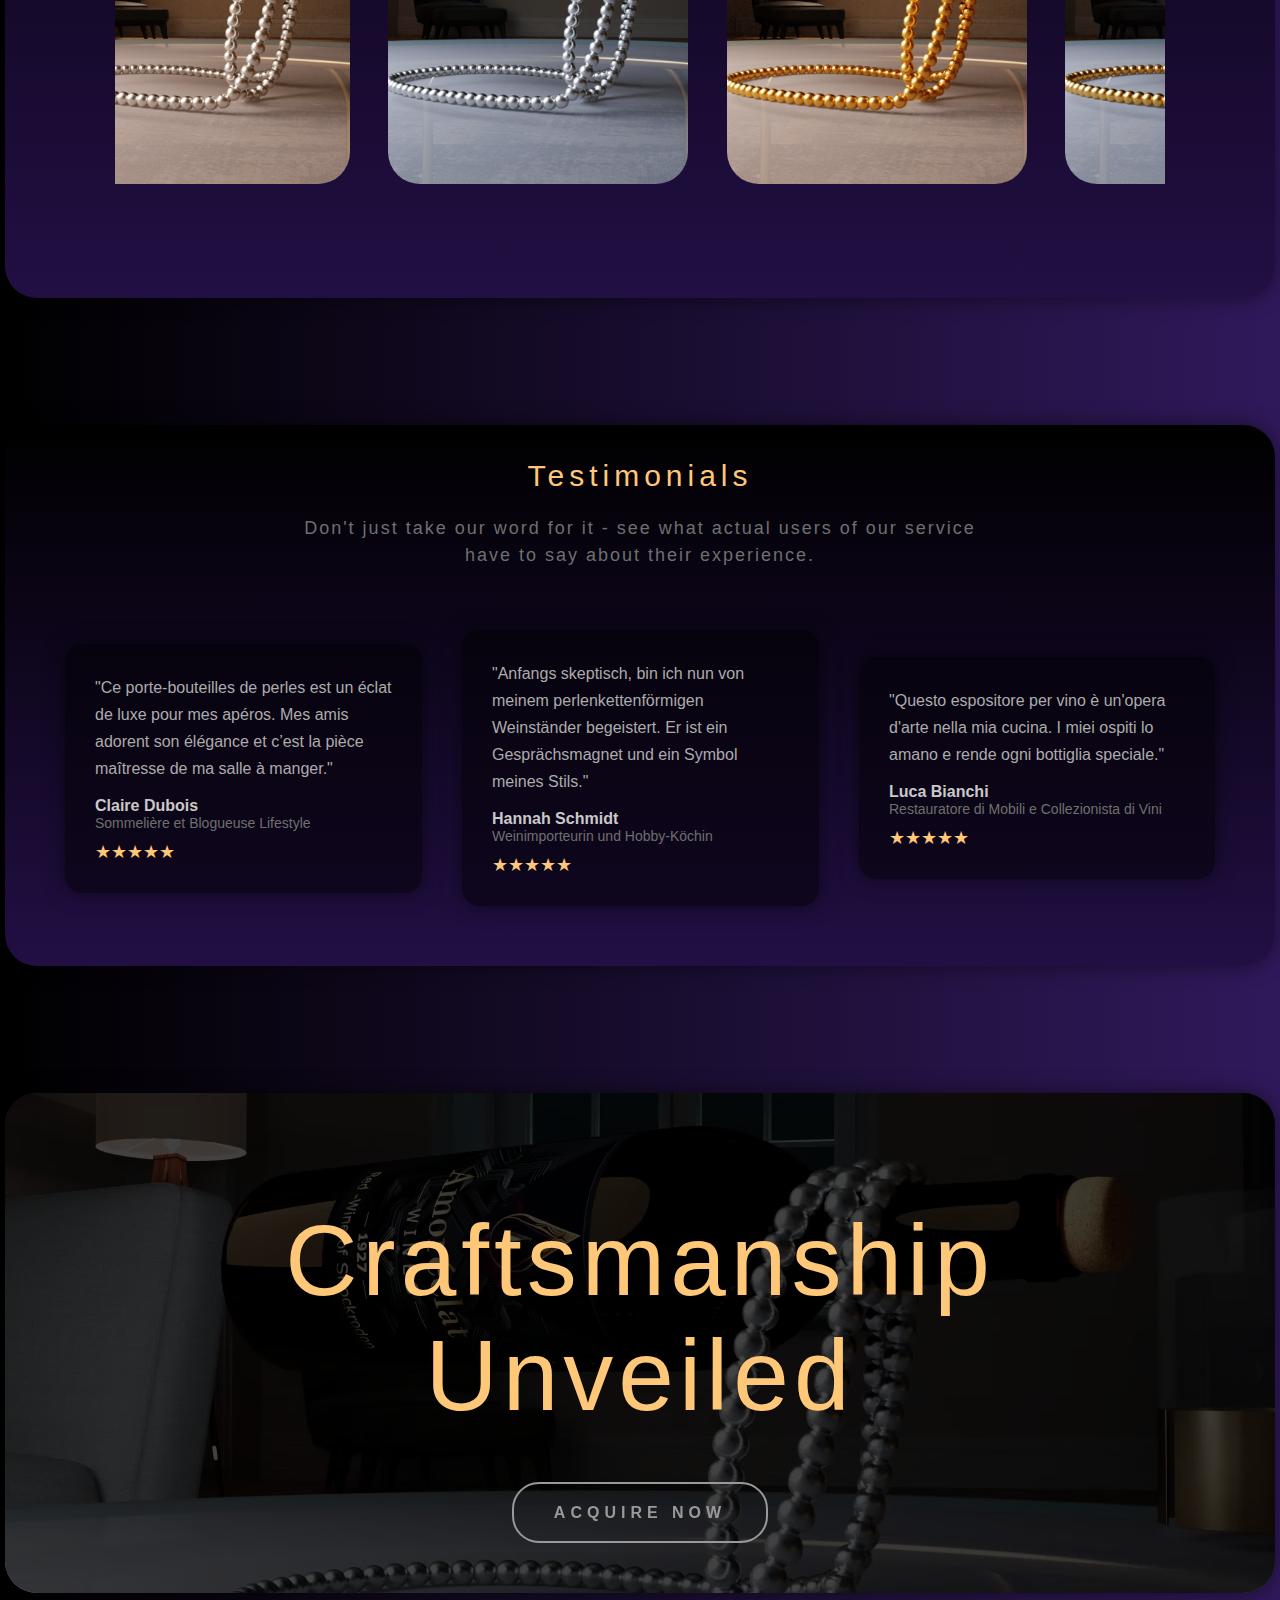
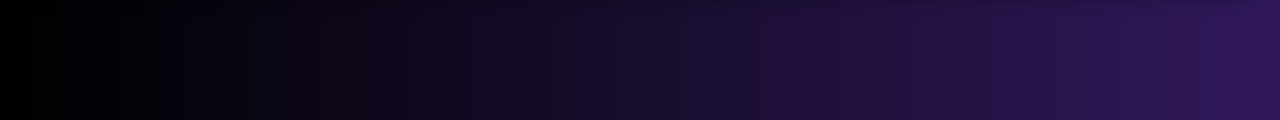
==== commit 6f00a200: "Update index.html" ====
--- a/index.html
+++ b/index.html
@@ -24,7 +24,7 @@
           <a href="./support">SUPPORT</a><br>
         </div>
       </div>
-      <a href="./index">
+      <a href="">
         <img src="image1.png" alt="Vaalor">
       </a>
       <button onclick="window.location.href='./product';" type="button" class="nav-button">PRODUCT</button>
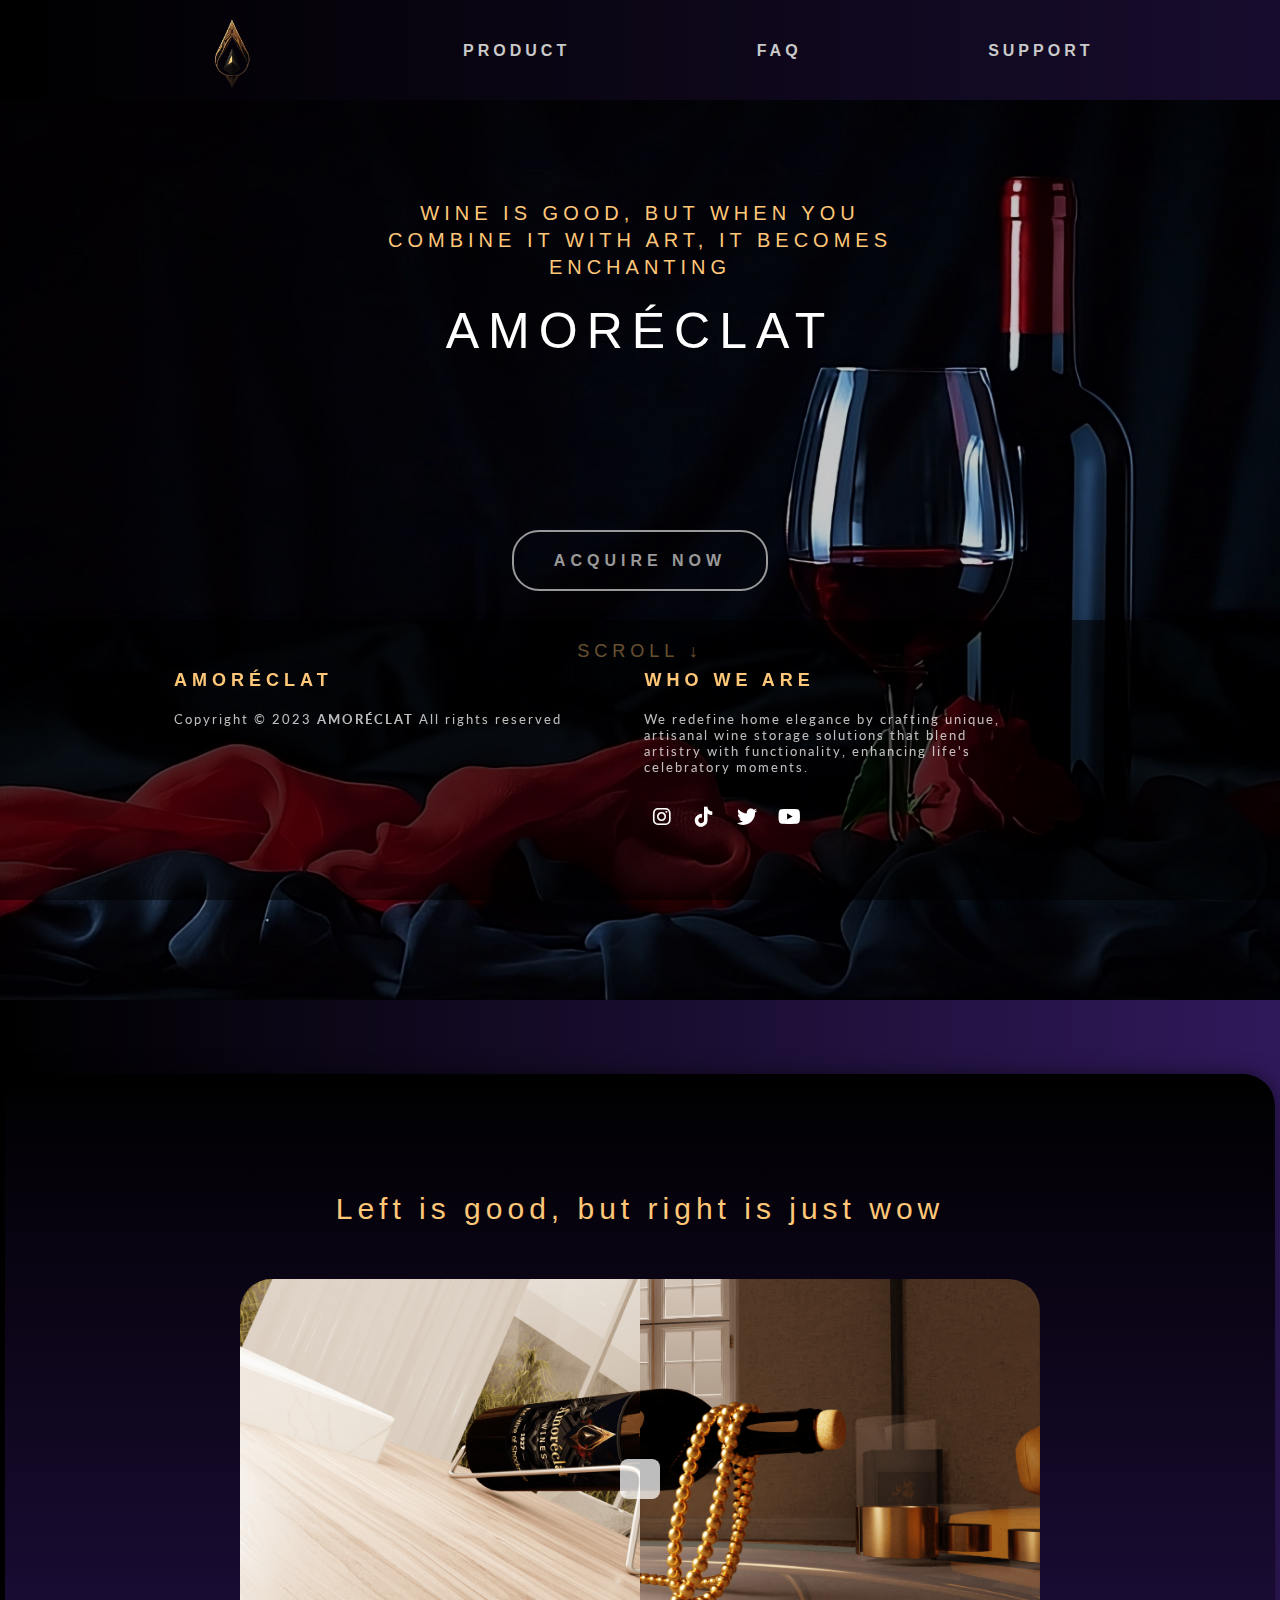
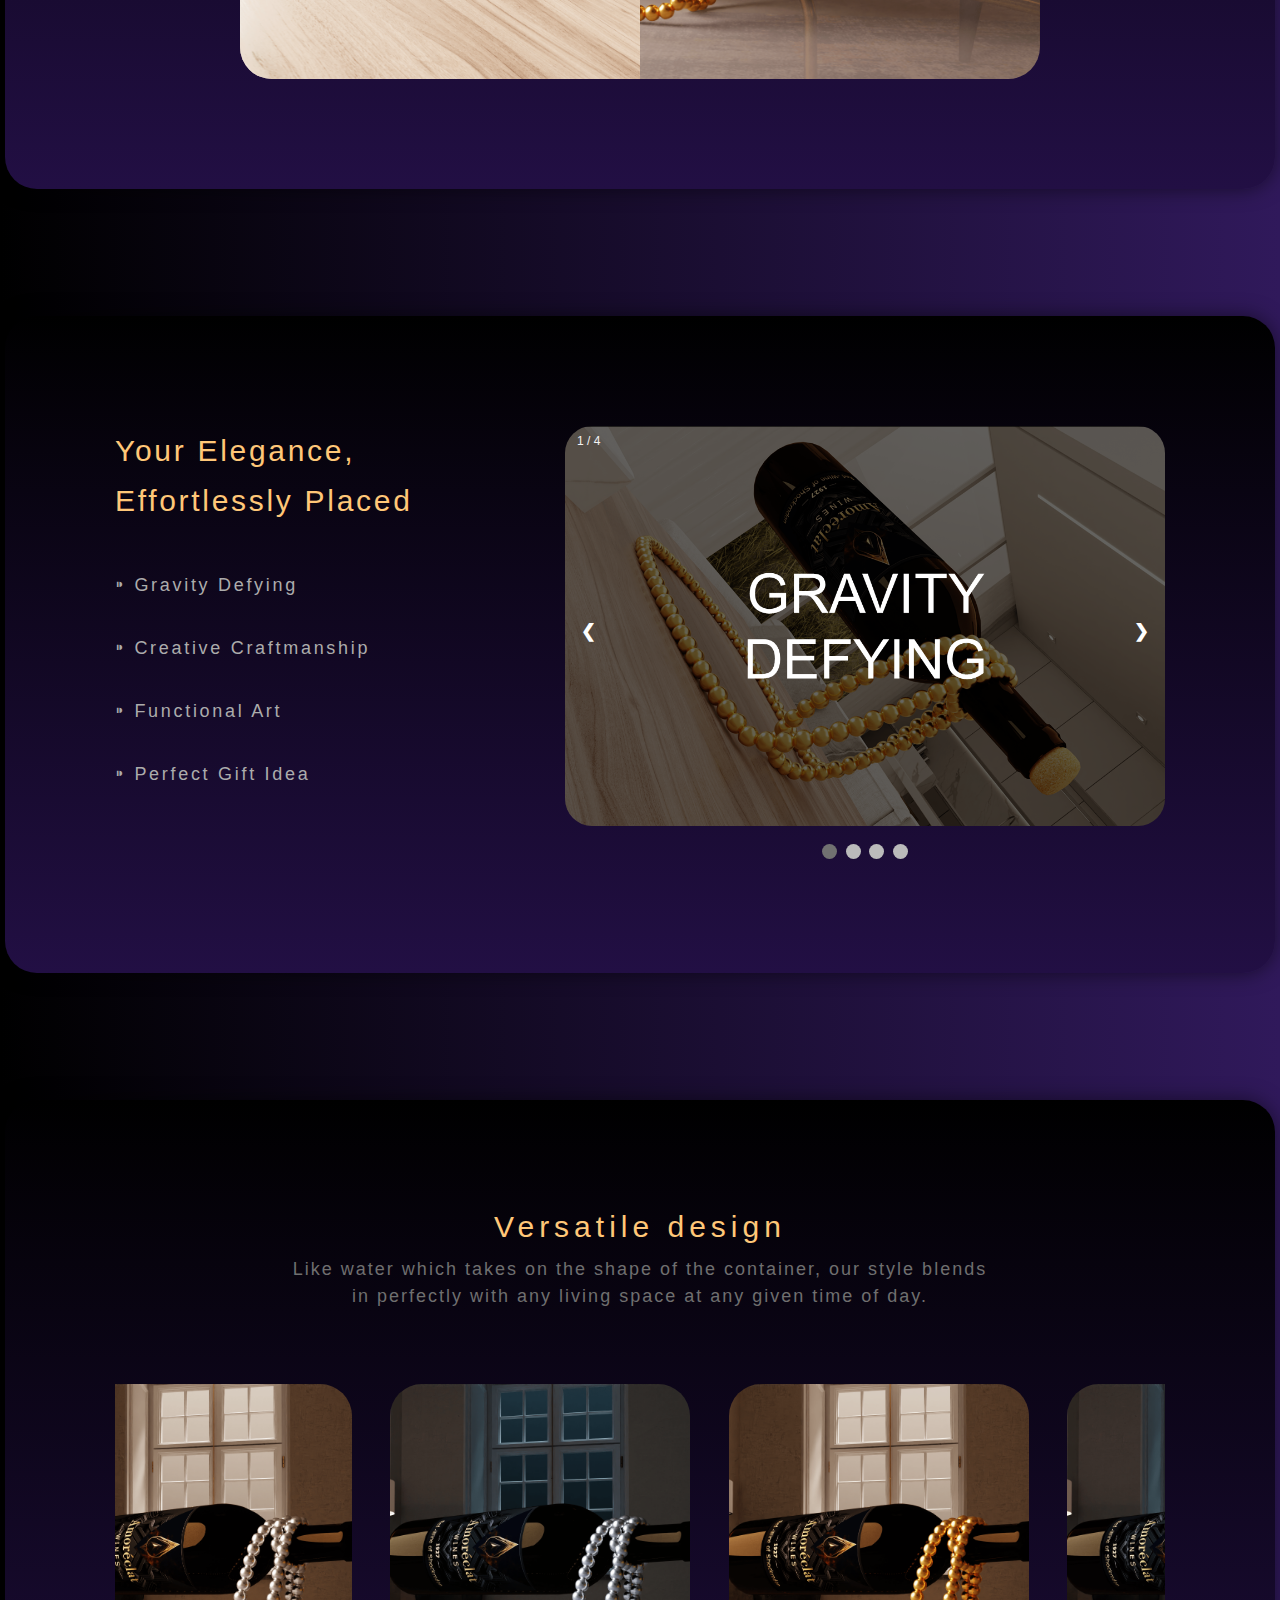
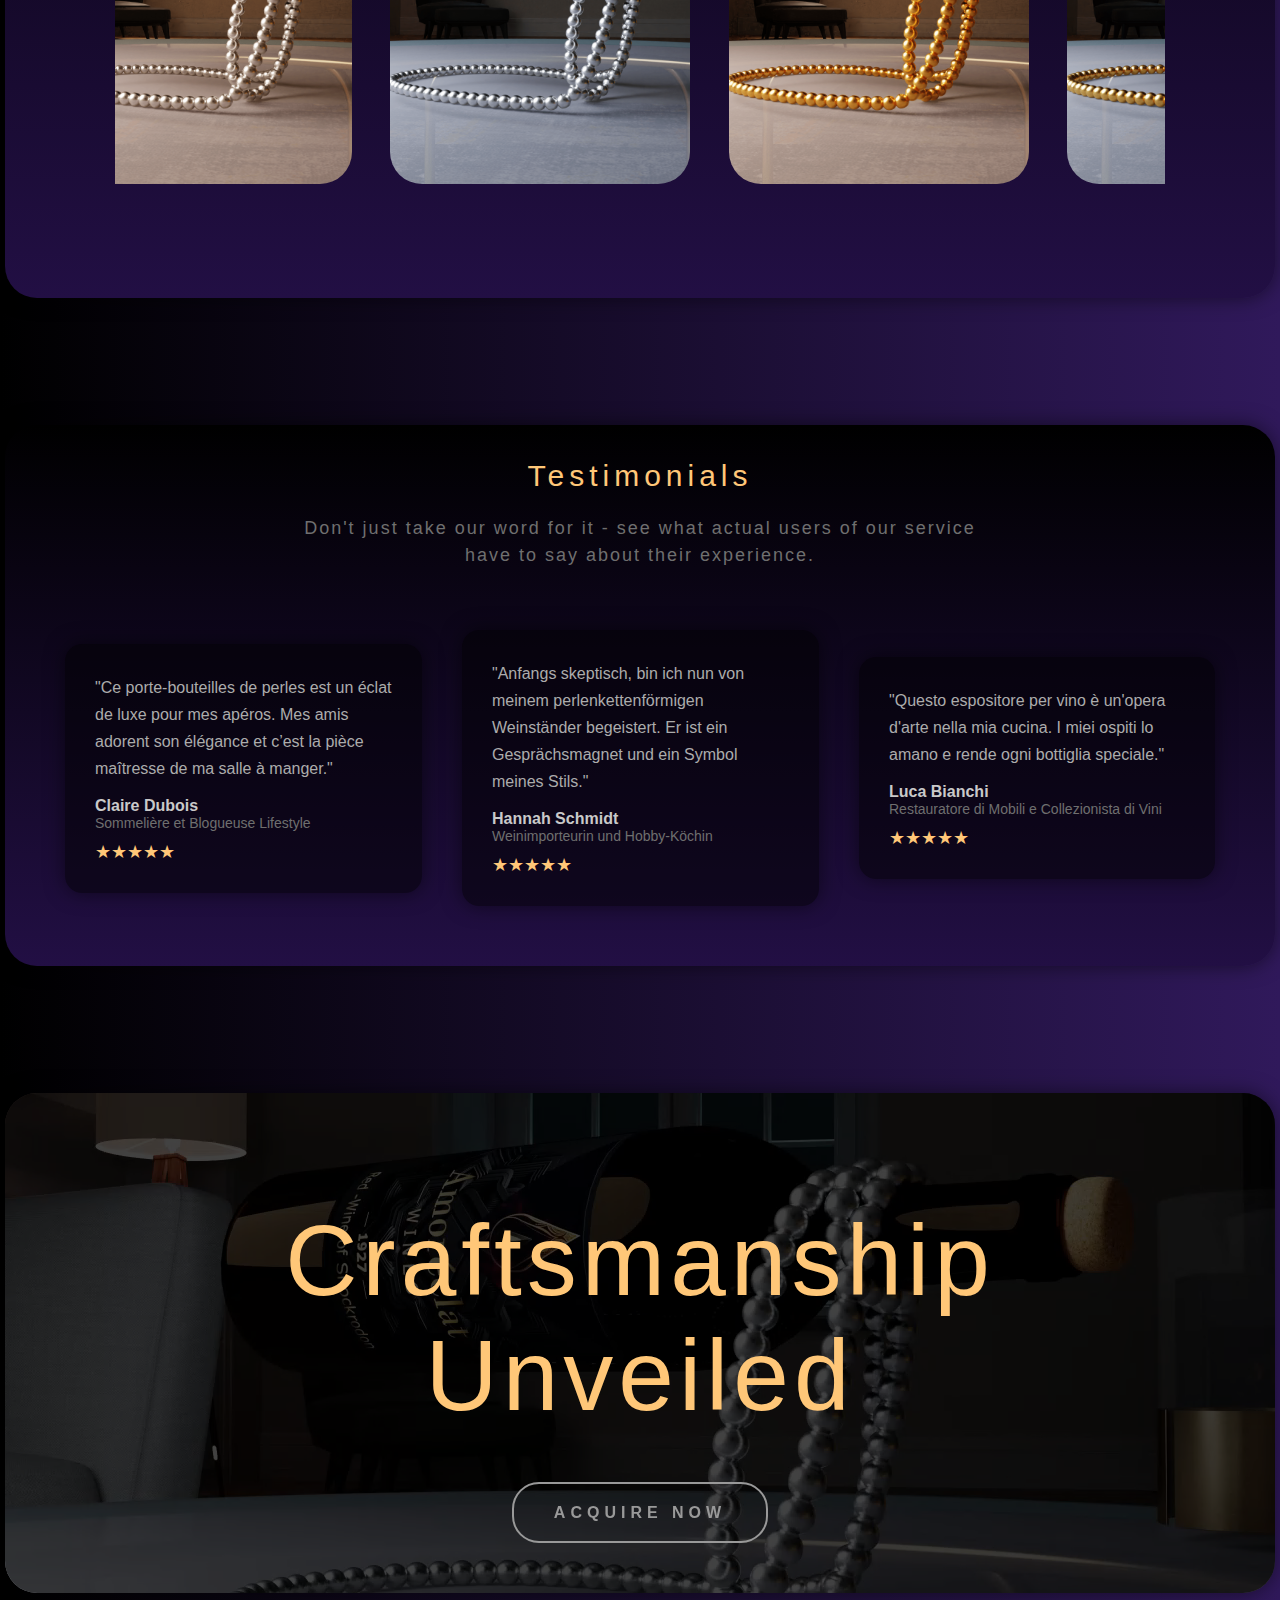
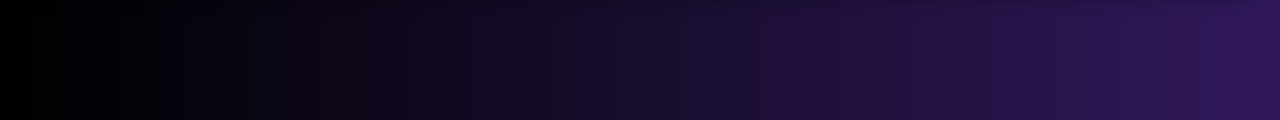
==== commit c6273cee: "Update index.html" ====
--- a/index.html
+++ b/index.html
@@ -24,7 +24,7 @@
           <a href="./support">SUPPORT</a><br>
         </div>
       </div>
-      <a href="">
+      <a href="./index">
         <img src="image1.png" alt="Vaalor">
       </a>
       <button onclick="window.location.href='./product';" type="button" class="nav-button">PRODUCT</button>
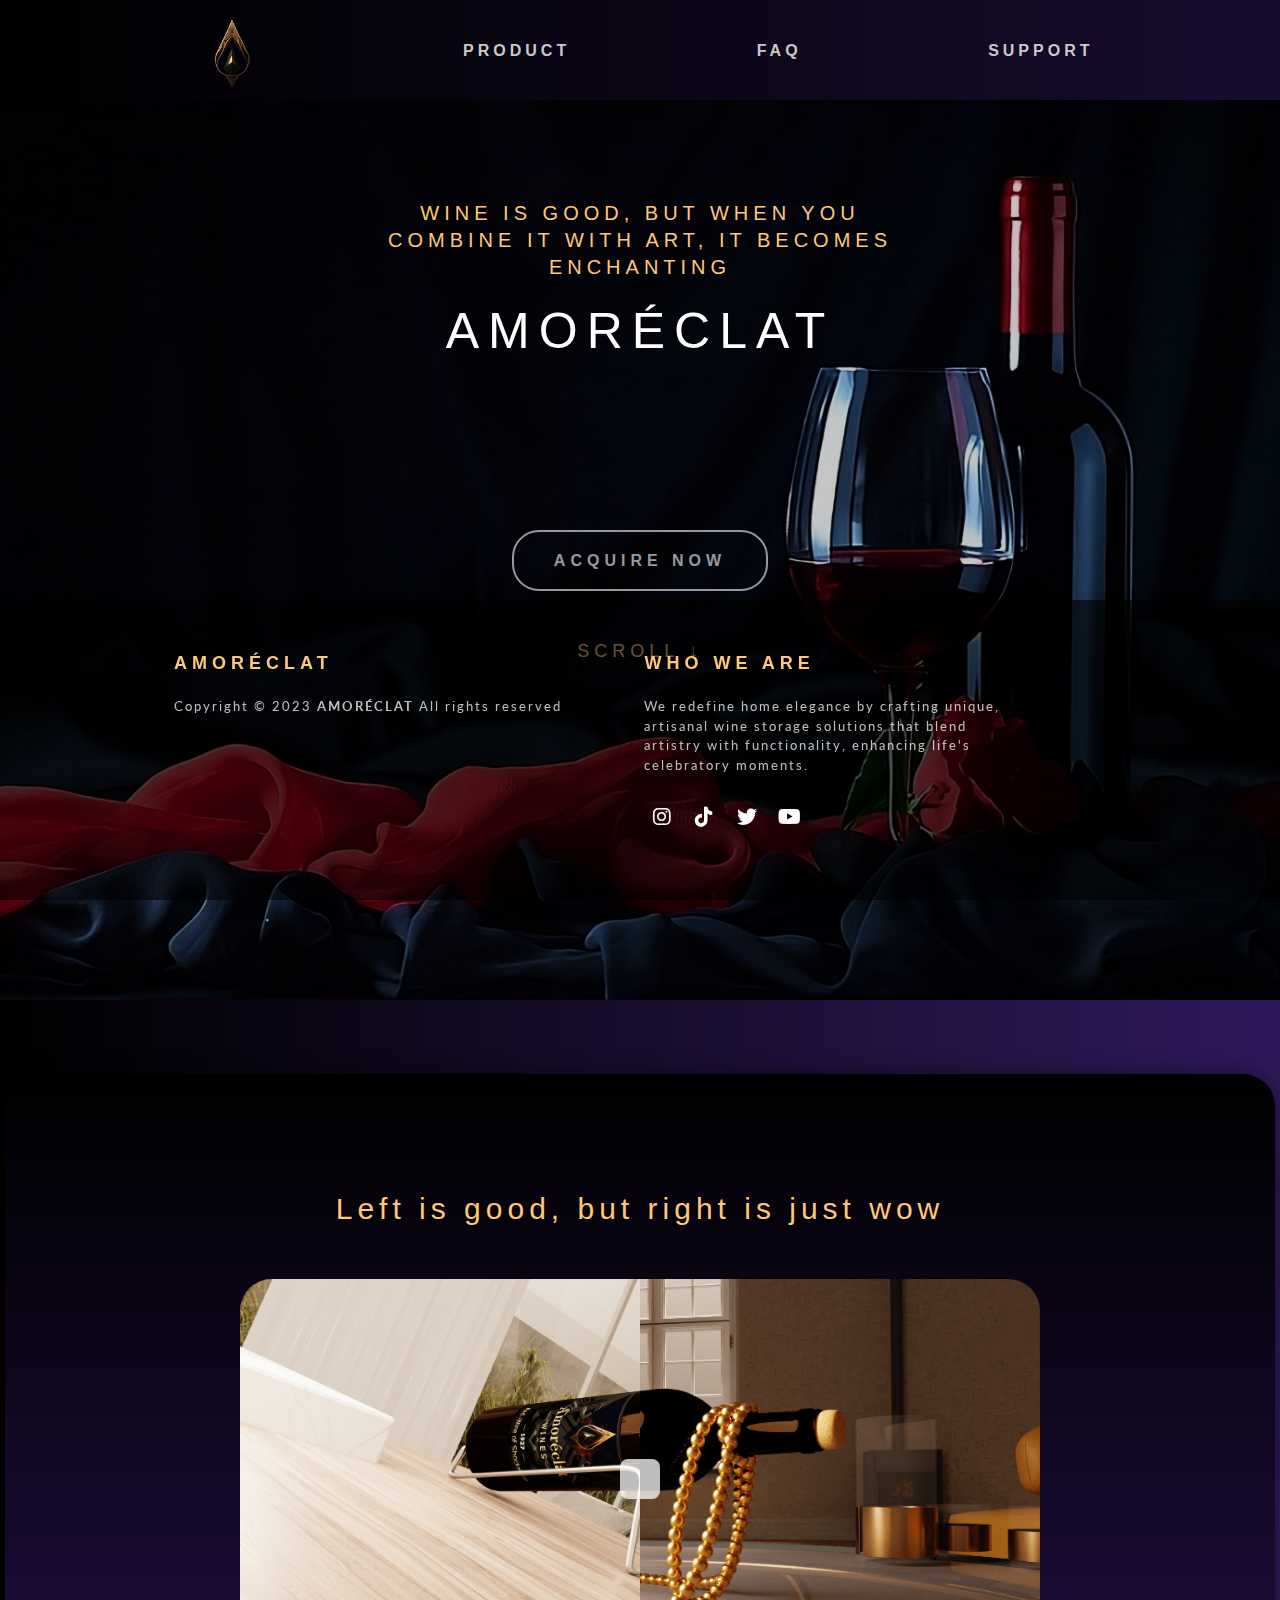
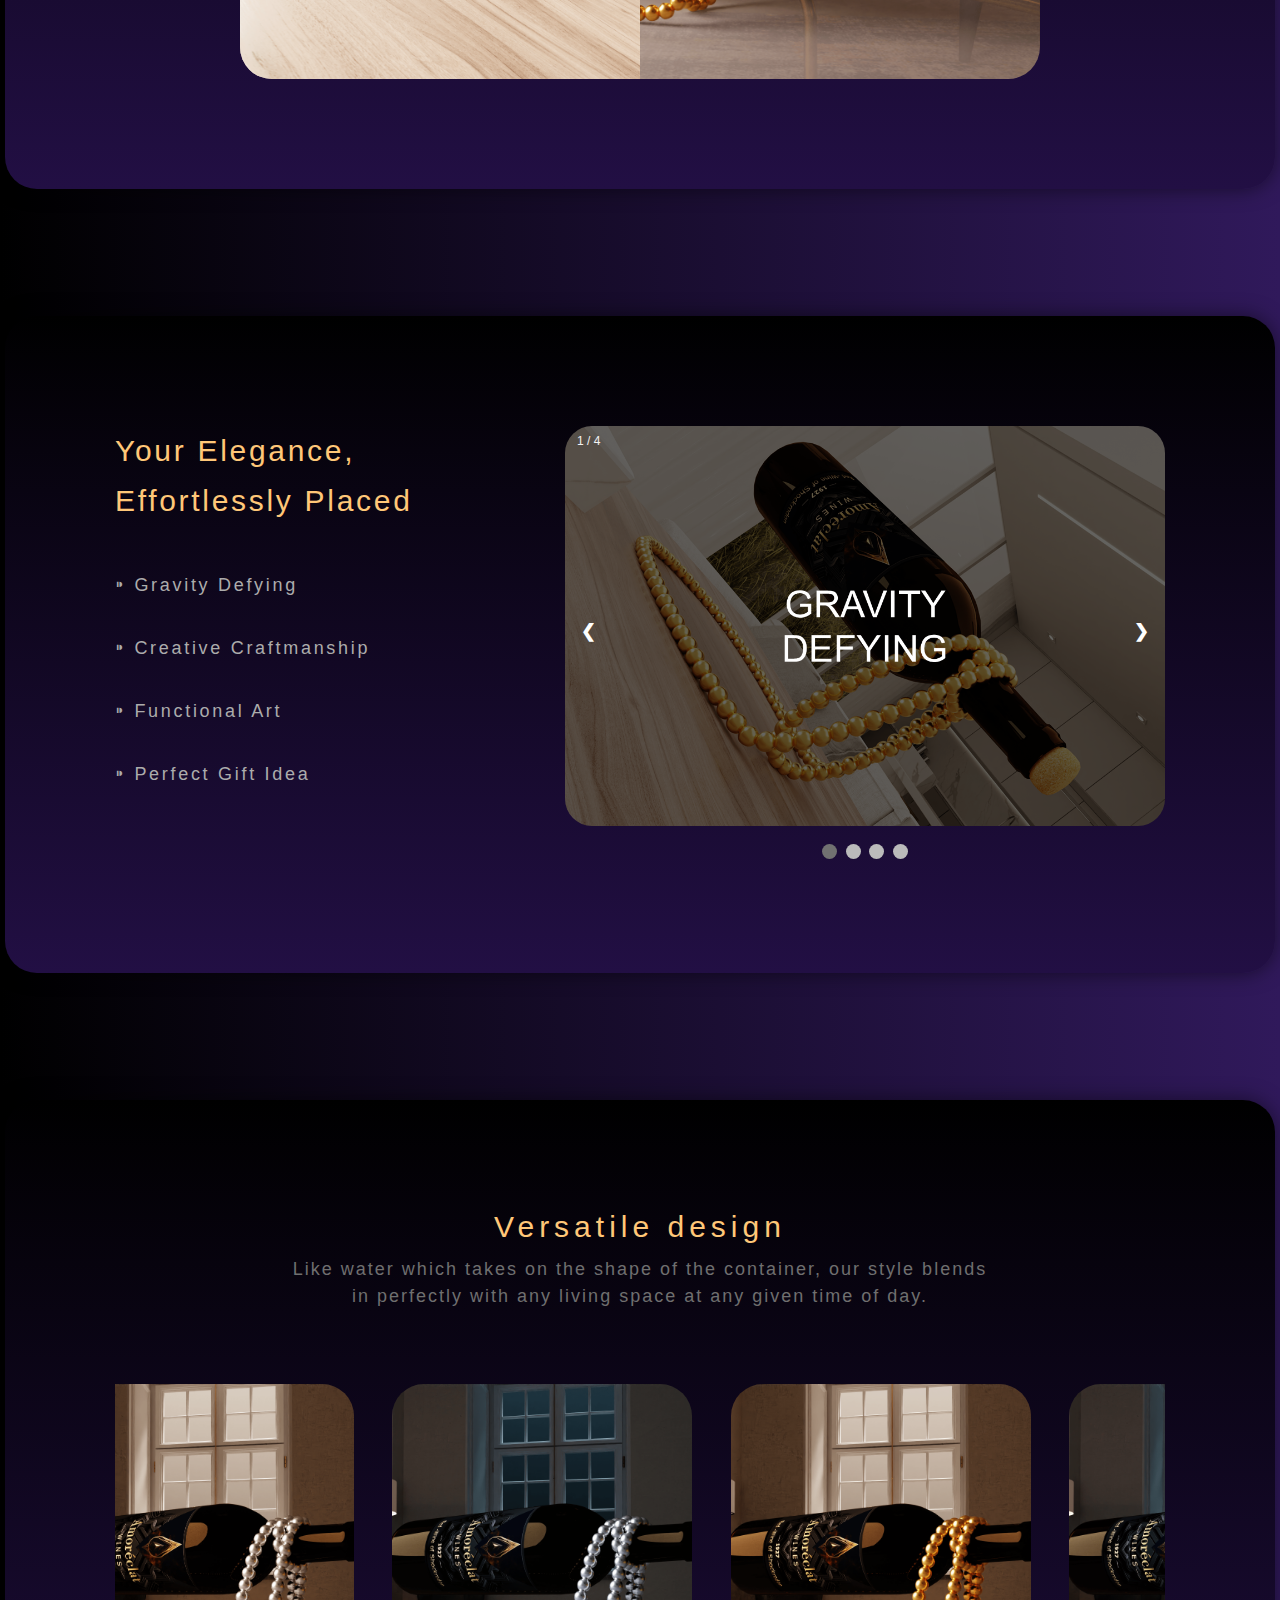
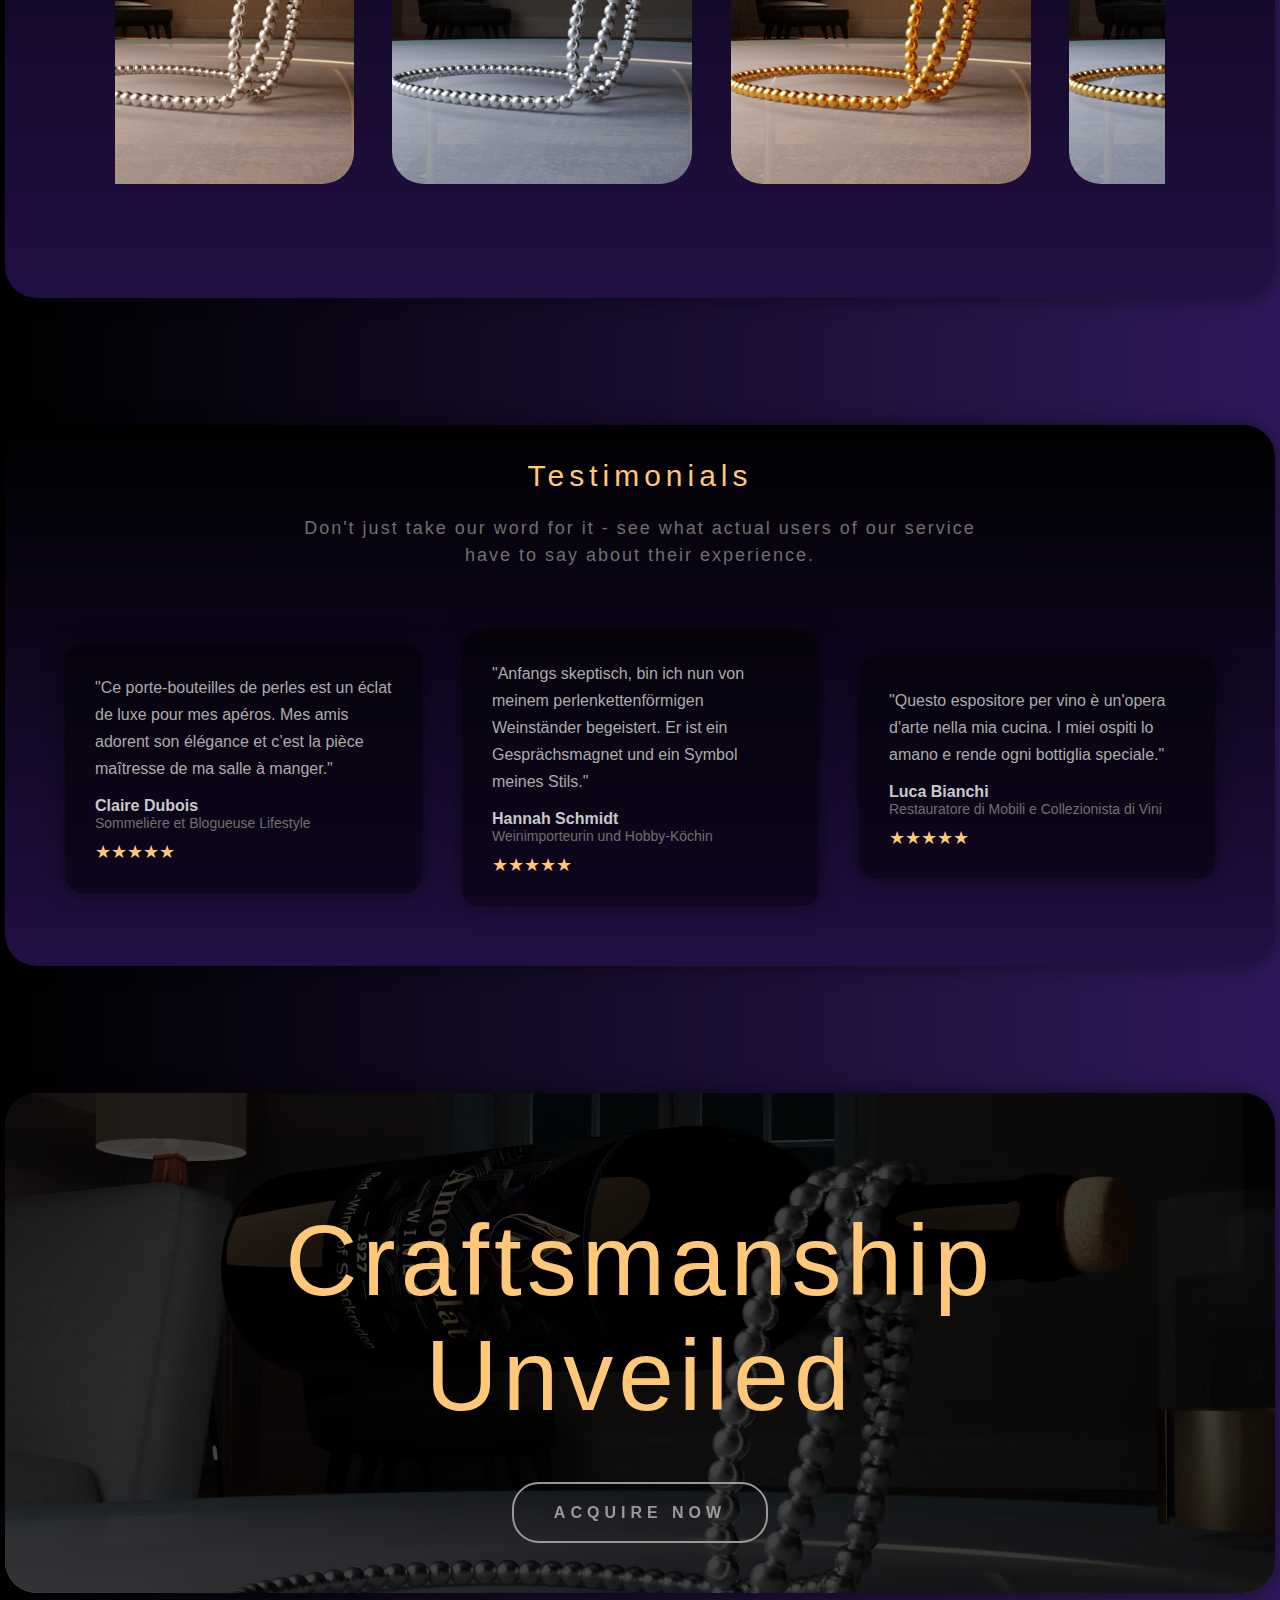
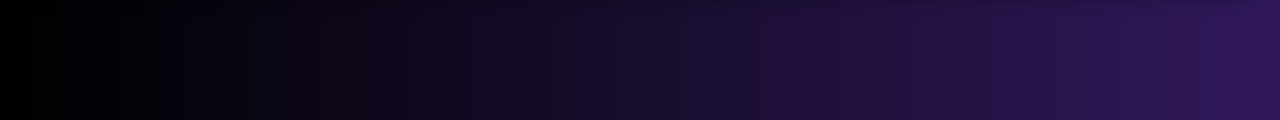
==== commit 44ee1c97: "Add files via upload" ====
--- a/index.html
+++ b/index.html
@@ -42,7 +42,7 @@
       <div class="gallery">
         <h2>WINE IS GOOD, BUT WHEN YOU COMBINE IT WITH ART, IT BECOMES ENCHANTING </h2>
         <h1><b>AMORÉCLAT</b></h1>
-        <a href="" class="btn-blue">ACQUIRE NOW</a>
+        <a href="./product" class="btn-blue">ACQUIRE NOW</a>
         <h3>SCROLL ↓</h3>
       </div>
 
@@ -52,12 +52,10 @@
         </div>
         <div class="img-comp-container">
           <div class="img-comp-img">
-            <img src="imgpreviews/imgcomp2.png" alt="PICTURE TAKEN BY AN ENTHUSIASTIC CHILD"
-              data-original="imgcomp2-full.png" />
+            <img src="imgpreviews/imgcomp2.png" alt="EXTRAORDINARY" data-original="imgcomp2-full.png" />
           </div>
           <div class="img-comp-img img-comp-overlay">
-            <img src="imgpreviews/imgcomp1.png" alt="PICTURE TAKEN BY AN ENTHUSIASTIC CHILD"
-              data-original="imgcomp1-full.png" />
+            <img src="imgpreviews/imgcomp1.png" alt="ORDINARY" data-original="imgcomp1-full.png" />
           </div>
         </div>
         <script src="javascript/imgcomp.js"></script>
@@ -128,76 +126,59 @@
         </div>
         <div class="featured-container" id="featured-container">
           <div class="featured-image">
-            <img src="imgpreviews/wine1.png" alt="PICTURE TAKEN BY AN ENTHUSIASTIC CHILD"
-              data-original="wine1-full.png" />
-          </div>
-          <div class="featured-image">
-            <img src="imgpreviews/wine2.png" alt="PICTURE TAKEN BY AN ENTHUSIASTIC CHILD"
-              data-original="wine2-full.png" />
-          </div>
-          <div class="featured-image">
-            <img src="imgpreviews/wine3.png" alt="PICTURE TAKEN BY AN ENTHUSIASTIC CHILD"
-              data-original="wine3-full.png" />
-          </div>
-          <div class="featured-image">
-            <img src="imgpreviews/wine4.png" alt="PICTURE TAKEN BY AN ENTHUSIASTIC CHILD"
-              data-original="wine4-full.png" />
-          </div>
-          <div class="featured-image">
-            <img src="imgpreviews/wine5.png" alt="PICTURE TAKEN BY AN ENTHUSIASTIC CHILD"
-              data-original="wine5-full.png" />
-          </div>
-          <div class="featured-image">
-            <img src="imgpreviews/wine6.png" alt="PICTURE TAKEN BY AN ENTHUSIASTIC CHILD"
-              data-original="wine6-full.png" />
-          </div>
-          <div class="featured-image">
-            <img src="imgpreviews/wine11.png" alt="PICTURE TAKEN BY AN ENTHUSIASTIC CHILD"
-              data-original="wine11-full.png" />
-          </div>
-          <div class="featured-image">
-            <img src="imgpreviews/wine12.png" alt="PICTURE TAKEN BY AN ENTHUSIASTIC CHILD"
-              data-original="wine12-full.png" />
-          </div>
-          <div class="featured-image">
-            <img src="imgpreviews/wine13.png" alt="PICTURE TAKEN BY AN ENTHUSIASTIC CHILD"
-              data-original="wine13-full.png" />
-          </div>
-          <div class="featured-image">
-            <img src="imgpreviews/wine14.png" alt="PICTURE TAKEN BY AN ENTHUSIASTIC CHILD"
-              data-original="wine14-full.png" />
-          </div>
-          <div class="featured-image">
-            <img src="imgpreviews/wine15.png" alt="PICTURE TAKEN BY AN ENTHUSIASTIC CHILD"
-              data-original="wine15-full.png" />
-          </div>
-          <div class="featured-image">
-            <img src="imgpreviews/wine16.png" alt="PICTURE TAKEN BY AN ENTHUSIASTIC CHILD"
-              data-original="wine16-full.png" />
-          </div>
-          <div class="featured-image">
-            <img src="imgpreviews/wine21.png" alt="PICTURE TAKEN BY AN ENTHUSIASTIC CHILD"
-              data-original="wine21-full.png" />
-          </div>
-          <div class="featured-image">
-            <img src="imgpreviews/wine22.png" alt="PICTURE TAKEN BY AN ENTHUSIASTIC CHILD"
-              data-original="wine22-full.png" />
-          </div>
-          <div class="featured-image">
-            <img src="imgpreviews/wine23.png" alt="PICTURE TAKEN BY AN ENTHUSIASTIC CHILD"
-              data-original="wine23-full.png" />
-          </div>
-          <div class="featured-image">
-            <img src="imgpreviews/wine24.png" alt="PICTURE TAKEN BY AN ENTHUSIASTIC CHILD"
-              data-original="wine24-full.png" />
-          </div>
-          <div class="featured-image">
-            <img src="imgpreviews/wine25.png" alt="PICTURE TAKEN BY AN ENTHUSIASTIC CHILD"
-              data-original="wine25-full.png" />
-          </div>
-          <div class="featured-image">
-            <img src="imgpreviews/wine26.png" alt="PICTURE TAKEN BY AN ENTHUSIASTIC CHILD"
-              data-original="wine26-full.png" />
+            <img src="imgpreviews/wine1.png" alt="" data-original="wine1-full.png" />
+          </div>
+          <div class="featured-image">
+            <img src="imgpreviews/wine2.png" alt="" data-original="wine2-full.png" />
+          </div>
+          <div class="featured-image">
+            <img src="imgpreviews/wine3.png" alt="" data-original="wine3-full.png" />
+          </div>
+          <div class="featured-image">
+            <img src="imgpreviews/wine4.png" alt="" data-original="wine4-full.png" />
+          </div>
+          <div class="featured-image">
+            <img src="imgpreviews/wine5.png" alt="" data-original="wine5-full.png" />
+          </div>
+          <div class="featured-image">
+            <img src="imgpreviews/wine6.png" alt="" data-original="wine6-full.png" />
+          </div>
+          <div class="featured-image">
+            <img src="imgpreviews/wine11.png" alt="" data-original="wine11-full.png" />
+          </div>
+          <div class="featured-image">
+            <img src="imgpreviews/wine12.png" alt="" data-original="wine12-full.png" />
+          </div>
+          <div class="featured-image">
+            <img src="imgpreviews/wine13.png" alt="" data-original="wine13-full.png" />
+          </div>
+          <div class="featured-image">
+            <img src="imgpreviews/wine14.png" alt="" data-original="wine14-full.png" />
+          </div>
+          <div class="featured-image">
+            <img src="imgpreviews/wine15.png" alt="" data-original="wine15-full.png" />
+          </div>
+          <div class="featured-image">
+            <img src="imgpreviews/wine16.png" alt="
+              data-original=" wine16-full.png />
+          </div>
+          <div class="featured-image">
+            <img src="imgpreviews/wine21.png" alt="" data-original="wine21-full.png" />
+          </div>
+          <div class="featured-image">
+            <img src="imgpreviews/wine22.png" alt="" data-original="wine22-full.png" />
+          </div>
+          <div class="featured-image">
+            <img src="imgpreviews/wine23.png" alt="" data-original="wine23-full.png" />
+          </div>
+          <div class="featured-image">
+            <img src="imgpreviews/wine24.png" alt="" data-original="wine24-full.png" />
+          </div>
+          <div class="featured-image">
+            <img src="imgpreviews/wine25.png" alt="" data-original="wine25-full.png" />
+          </div>
+          <div class="featured-image">
+            <img src="imgpreviews/wine26.png" alt="" data-original="wine26-full.png" />
           </div>
         </div>
       </div>
@@ -254,7 +235,7 @@
         </video>
         <div class="text">
           <h2>Craftsmanship Unveiled</h2>
-          <a href="" class="btn-blue">ACQUIRE NOW</a>
+          <a href="./product" class="btn-blue">ACQUIRE NOW</a>
         </div>
       </div>
 
@@ -300,4 +281,4 @@
 
 </body>
 
-</html>
+</html>--- a/css/style.css
+++ b/css/style.css
@@ -11,14 +11,12 @@
 @import url("components/carousel.css");
 @import url("components/featured\ products.css");
 @import url("components/imgcomp.css");
+@import url("components/title.css");
 
-@import url("product\ components/title.css");
 @import url("product\ components/product.css");
 
-@import url("faq\ components/title.css");
 @import url("faq\ components/faq.css");
 
-@import url("support\ components/title.css");
 @import url("support\ components/support.css");
 
 * {
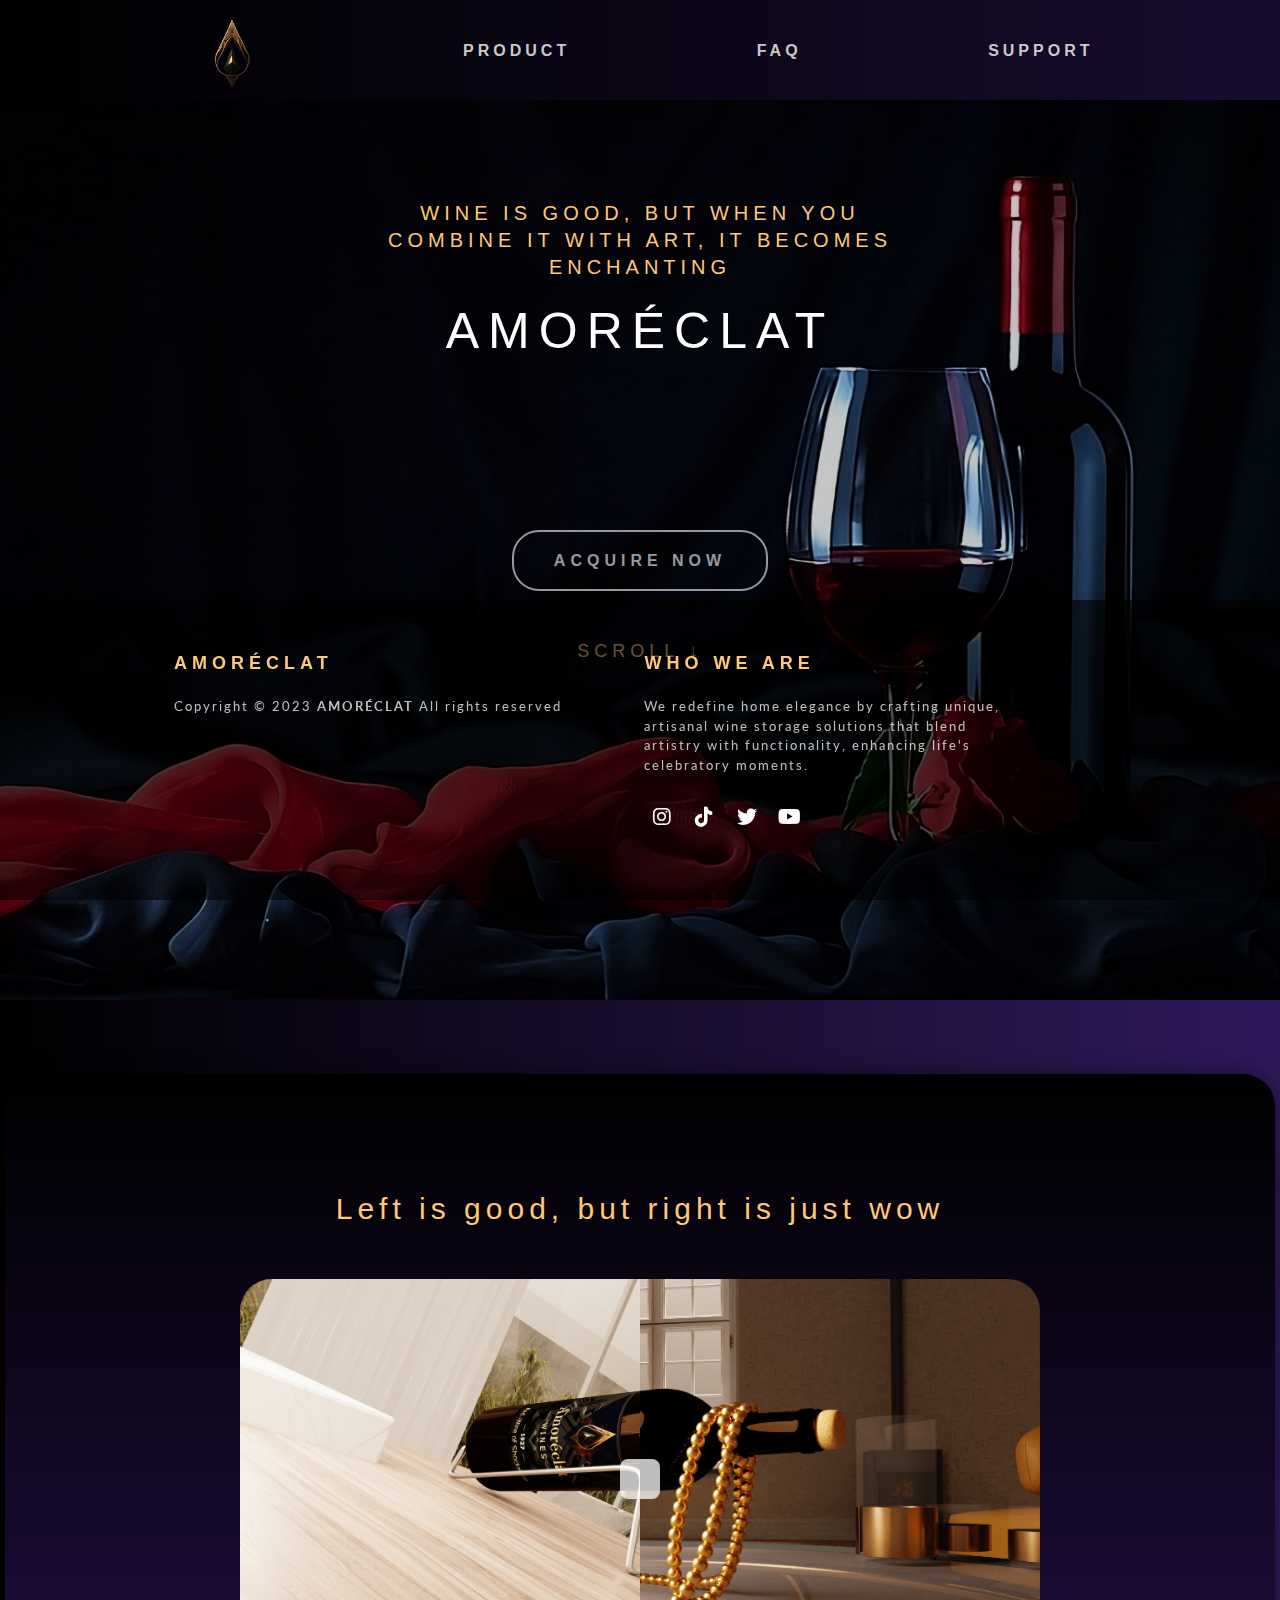
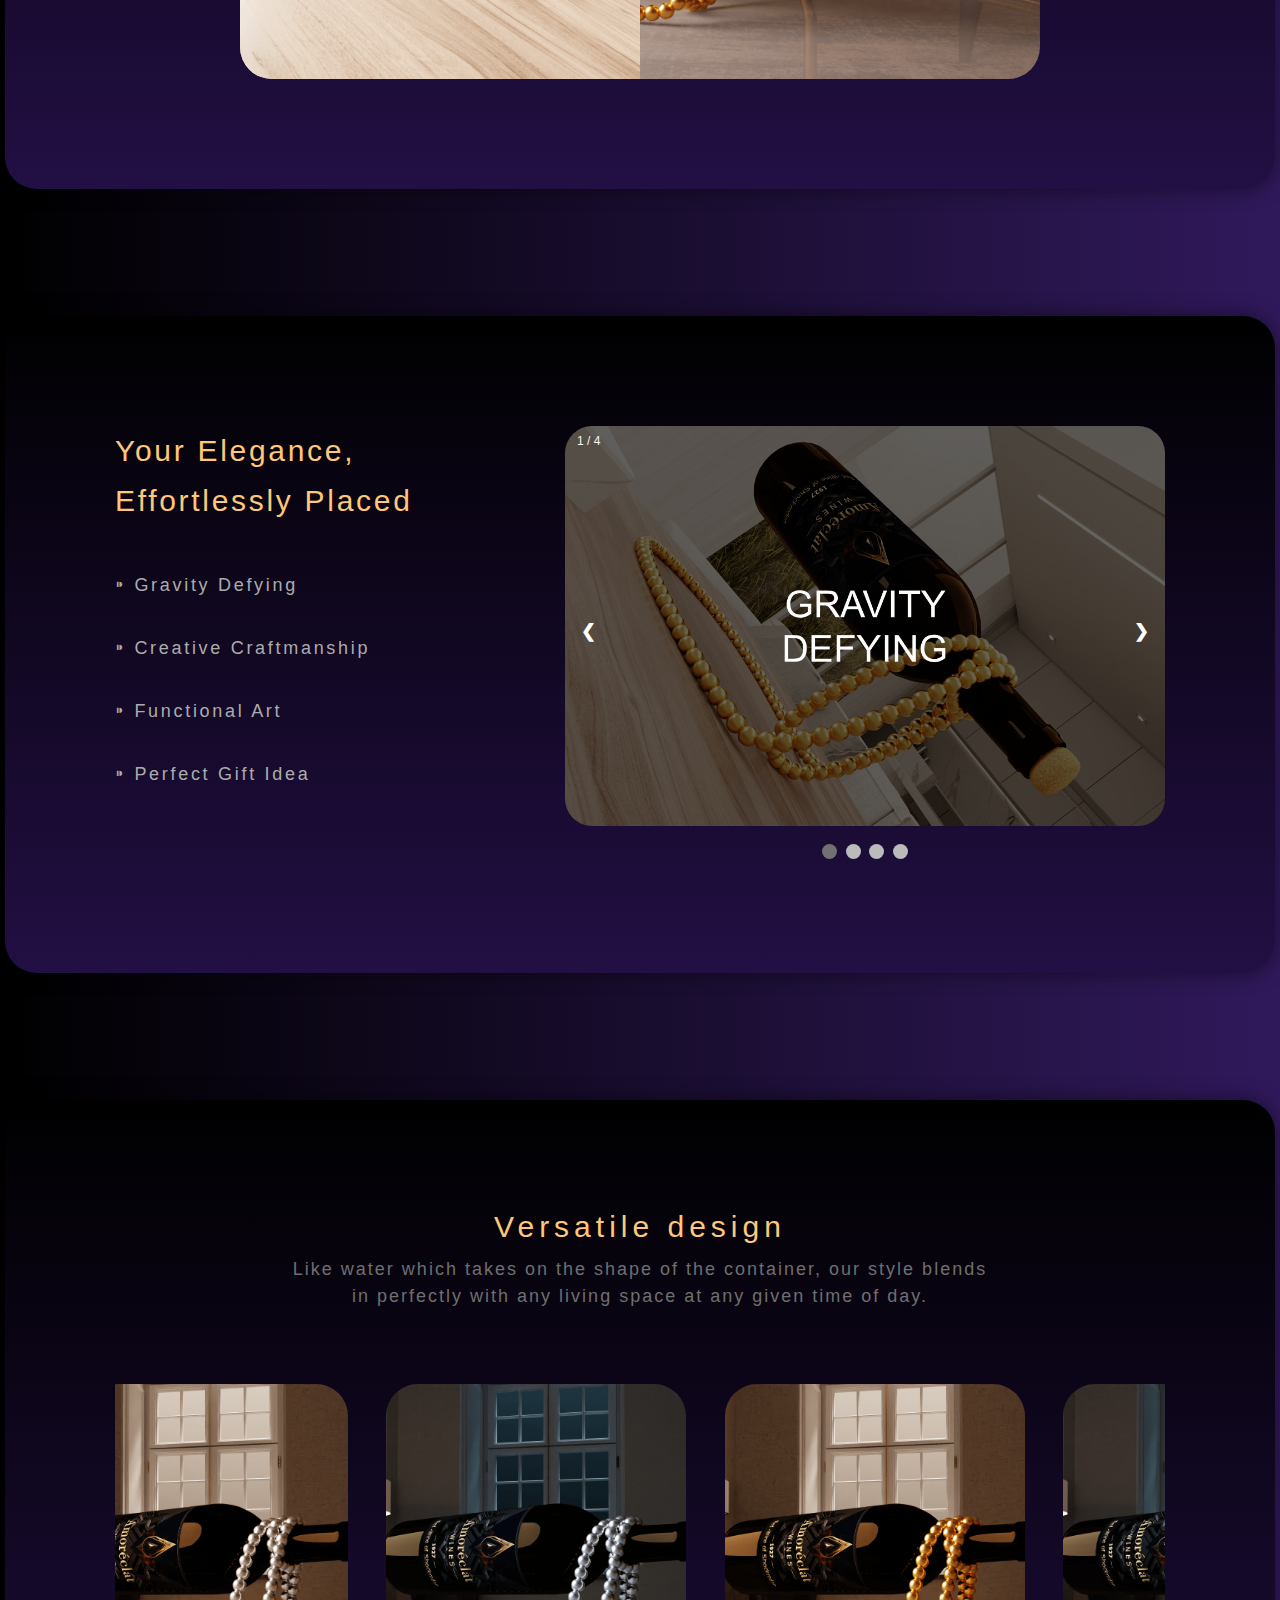
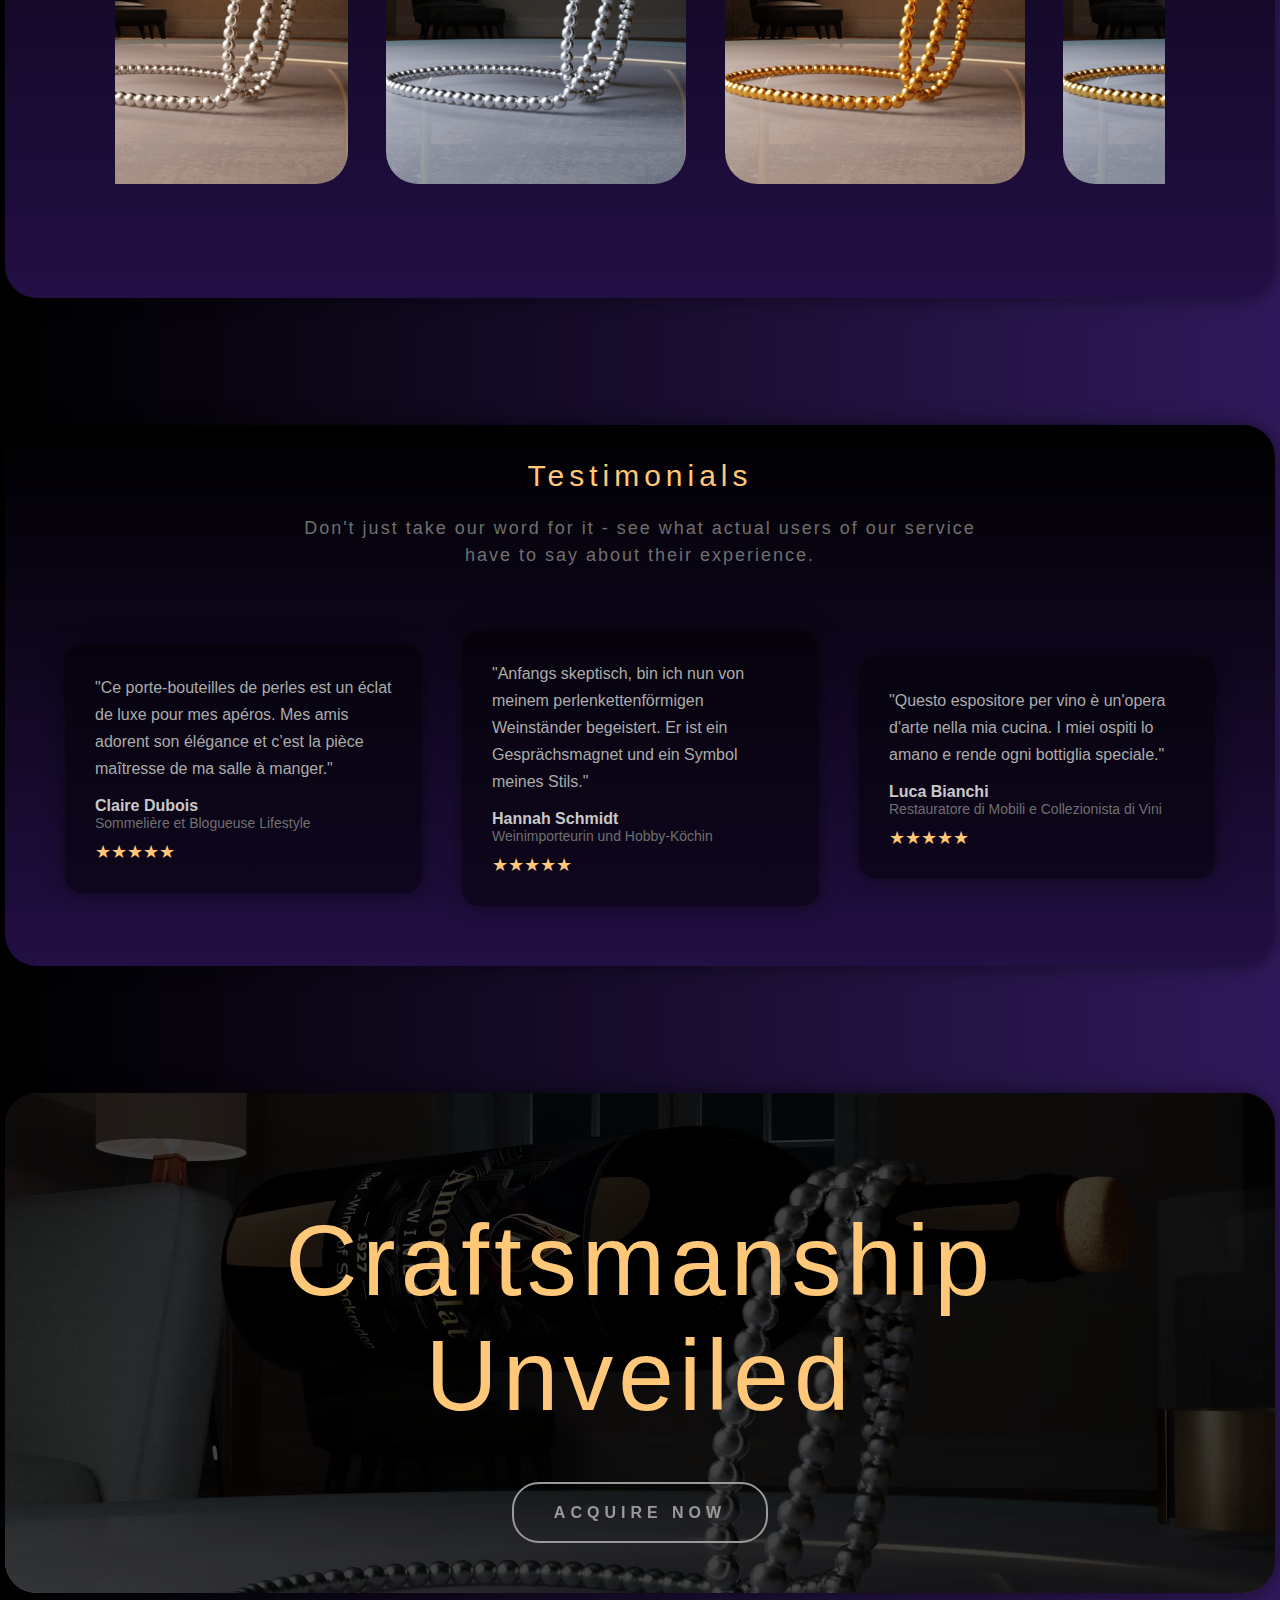
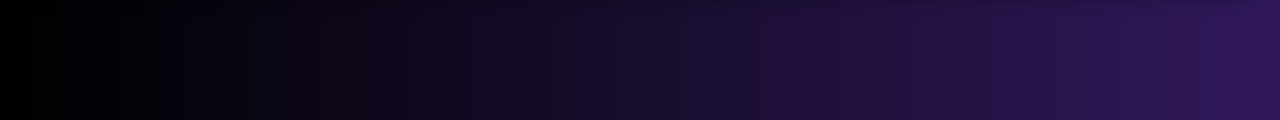
==== commit 27774a21: "Update index.html" ====
--- a/index.html
+++ b/index.html
@@ -10,6 +10,7 @@
   <link rel="stylesheet" href="https://cdnjs.cloudflare.com/ajax/libs/font-awesome/6.0.0-beta3/css/all.min.css">
   <link href='https://fonts.googleapis.com/css?family=Lato' rel='stylesheet'>
   <link href="https://fonts.cdnfonts.com/css/kiona-2?styles=21348,21347" rel="stylesheet">
+  <link rel="shortcut icon" type="image/x-icon" href="favicon_io/favicon.ico">
   <title>AMORÉCLAT</title>
 </head>
 
@@ -281,4 +282,4 @@
 
 </body>
 
-</html>+</html>
